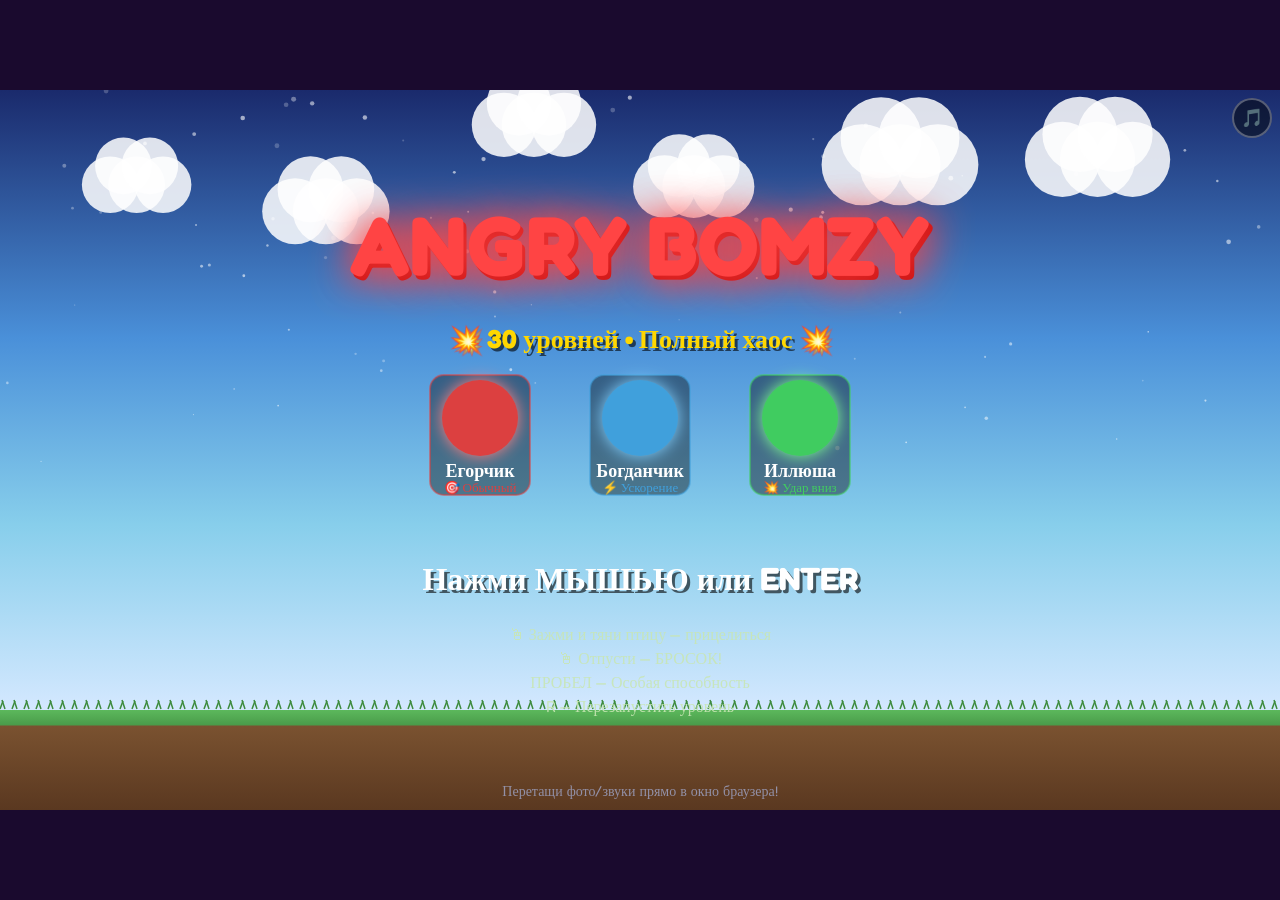
==== index.html @ b2e6d101 "Add files via upload" ====
<!DOCTYPE html>
<html lang="ru">
<head>
<meta charset="UTF-8">
<meta name="viewport" content="width=device-width, initial-scale=1.0">
<title>ANGRY BOMZY 💥</title>
<link href="https://fonts.googleapis.com/css2?family=Fredoka+One&family=Nunito:wght@700;900&display=swap" rel="stylesheet">
<style>
*{margin:0;padding:0;box-sizing:border-box}
body{background:#1a0a2e;display:flex;flex-direction:column;align-items:center;justify-content:center;min-height:100vh;font-family:'Fredoka One',cursive;overflow:hidden}
#wrap{position:relative;width:1280px;height:720px;max-width:100vw;max-height:100vh}
canvas{display:block;width:100%;height:100%;cursor:crosshair}
#ui{position:absolute;top:0;left:0;width:100%;height:100%;pointer-events:none}
#musicBtn{position:absolute;top:8px;right:8px;pointer-events:all;background:rgba(0,0,0,0.5);border:2px solid rgba(255,255,255,0.3);border-radius:50%;width:40px;height:40px;font-size:18px;cursor:pointer;color:white;display:flex;align-items:center;justify-content:center;transition:all 0.2s}
#musicBtn:hover{background:rgba(255,255,255,0.2)}
#musicInput{display:none}
.hidden{display:none!important}
</style>
</head>
<body>
<div id="wrap">
<canvas id="c"></canvas>
<div id="ui">
  <button id="musicBtn" title="Загрузить музыку">🎵</button>
  <input type="file" id="musicInput" accept="audio/*">
</div>
</div>

<script>
const canvas = document.getElementById('c');
const ctx = canvas.getContext('2d');
const W = 1280, H = 720;
canvas.width = W; canvas.height = H;

// === AUDIO ===
let bgMusic = null, musicMuted = false;
let audioCtx = null;
const birdSounds = [null, null, null];

document.getElementById('musicBtn').onclick = () => document.getElementById('musicInput').click();
document.getElementById('musicInput').onchange = e => {
  const f = e.target.files[0];
  if (!f) return;
  if (bgMusic) { bgMusic.pause(); bgMusic = null; }
  bgMusic = new Audio(URL.createObjectURL(f));
  bgMusic.loop = true; bgMusic.volume = 0.45;
  bgMusic.play();
};

// Load friend photos & sounds from same folder (user can drag-drop)
const friendPhotos = [null, null, null];
const friendCanvases = [null, null, null];

// Drag-drop photo/sound loading
document.body.addEventListener('dragover', e => e.preventDefault());
document.body.addEventListener('drop', e => {
  e.preventDefault();
  [...e.dataTransfer.files].forEach(f => {
    const n = f.name.toLowerCase();
    if (f.type.startsWith('image/')) {
      const idx = n.includes('friend1') || n.includes('egor') ? 0
                : n.includes('friend2') || n.includes('bogdan') ? 1
                : n.includes('friend3') || n.includes('illyu') ? 2 : -1;
      if (idx >= 0) loadFriendPhoto(idx, f);
    }
    if (f.type.startsWith('audio/')) {
      const idx = n.includes('sound1') || n.includes('egor') ? 0
                : n.includes('sound2') || n.includes('bogdan') ? 1
                : n.includes('sound3') || n.includes('illyu') ? 2
                : n.includes('music') ? 99 : -1;
      if (idx === 99) {
        if (bgMusic) bgMusic.pause();
        bgMusic = new Audio(URL.createObjectURL(f));
        bgMusic.loop = true; bgMusic.volume = 0.45; bgMusic.play();
      } else if (idx >= 0) {
        birdSounds[idx] = new Audio(URL.createObjectURL(f));
        birdSounds[idx].volume = 0.8;
      }
    }
  });
});

function loadFriendPhoto(idx, file) {
  const url = URL.createObjectURL(file);
  const img = new Image();
  img.onload = () => {
    const c = document.createElement('canvas');
    c.width = 56; c.height = 56;
    const x = c.getContext('2d');
    x.beginPath();
    x.arc(28, 28, 28, 0, Math.PI * 2);
    x.clip();
    const s = Math.min(img.width, img.height);
    const ox = (img.width - s) / 2, oy = (img.height - s) / 2;
    x.drawImage(img, ox, oy, s, s, 0, 0, 56, 56);
    friendCanvases[idx] = c;
  };
  img.src = url;
}

// === CONSTANTS ===
const GROUND_Y = H - 100;
const FRIENDS = [
  { name: 'Егорчик',   color: '#DC4040', glowColor: '#ff8080', ability: 'normal' },
  { name: 'Богданчик', color: '#40A0DC', glowColor: '#80d0ff', ability: 'speed'  },
  { name: 'Иллюша',    color: '#40CC60', glowColor: '#80ff90', ability: 'heavy'  },
];

// === PARTICLES ===
const particles = [];
function explode(x, y, color, n = 30) {
  for (let i = 0; i < n; i++) {
    const a = Math.random() * Math.PI * 2;
    const spd = 2 + Math.random() * 12;
    particles.push({
      x, y,
      vx: Math.cos(a) * spd,
      vy: Math.sin(a) * spd - Math.random() * 6,
      life: 20 + Math.random() * 40,
      maxLife: 0,
      color,
      size: 3 + Math.random() * 7
    });
    particles[particles.length-1].maxLife = particles[particles.length-1].life;
  }
}
function updateParticles() {
  for (let i = particles.length - 1; i >= 0; i--) {
    const p = particles[i];
    p.x += p.vx; p.y += p.vy; p.vy += 0.35; p.life--;
    if (p.life <= 0) particles.splice(i, 1);
  }
}
function drawParticles() {
  particles.forEach(p => {
    const a = p.life / p.maxLife;
    const r = p.size * a;
    ctx.globalAlpha = a * 0.9;
    ctx.fillStyle = p.color;
    ctx.beginPath();
    ctx.arc(p.x, p.y, r, 0, Math.PI * 2);
    ctx.fill();
  });
  ctx.globalAlpha = 1;
}

// === STAR BACKGROUND ===
const stars = Array.from({length: 80}, () => ({
  x: Math.random() * W, y: Math.random() * (GROUND_Y * 0.6),
  r: 0.5 + Math.random() * 2,
  twinkle: Math.random() * Math.PI * 2
}));
const clouds = Array.from({length: 6}, (_, i) => ({
  x: 80 + i * 200 + Math.random() * 50,
  y: 30 + Math.random() * 120,
  r: 35 + Math.random() * 25,
  speed: 0.1 + Math.random() * 0.15
}));

// === DRAW BACKGROUND ===
let bgGrad = null;
function drawBackground() {
  if (!bgGrad) {
    bgGrad = ctx.createLinearGradient(0, 0, 0, GROUND_Y);
    bgGrad.addColorStop(0, '#1a2a6c');
    bgGrad.addColorStop(0.4, '#4a90d9');
    bgGrad.addColorStop(0.7, '#87ceeb');
    bgGrad.addColorStop(1, '#d4e8ff');
  }
  ctx.fillStyle = bgGrad;
  ctx.fillRect(0, 0, W, GROUND_Y);

  // Stars
  const t = Date.now() / 1000;
  stars.forEach(s => {
    const a = 0.3 + 0.7 * Math.abs(Math.sin(s.twinkle + t * 1.2));
    ctx.globalAlpha = a * 0.6;
    ctx.fillStyle = '#ffffff';
    ctx.beginPath(); ctx.arc(s.x, s.y, s.r, 0, Math.PI * 2); ctx.fill();
  });
  ctx.globalAlpha = 1;

  // Clouds
  clouds.forEach(c => {
    c.x += c.speed; if (c.x > W + 200) c.x = -200;
    ctx.globalAlpha = 0.85;
    ctx.fillStyle = '#ffffff';
    [[-0.5,0],[0,0],[0.5,0],[-0.25,-0.5],[0.25,-0.5]].forEach(([dx,dy]) => {
      ctx.beginPath();
      ctx.arc(c.x + dx * c.r * 1.4, c.y + dy * c.r, c.r * 0.75, 0, Math.PI * 2);
      ctx.fill();
    });
    ctx.globalAlpha = 1;
  });

  // Ground
  const groundGrad = ctx.createLinearGradient(0, GROUND_Y, 0, H);
  groundGrad.addColorStop(0, '#5cb85c');
  groundGrad.addColorStop(0.15, '#4a9c4a');
  groundGrad.addColorStop(0.16, '#7a5230');
  groundGrad.addColorStop(1, '#5a3820');
  ctx.fillStyle = groundGrad;
  ctx.fillRect(0, GROUND_Y, W, H - GROUND_Y);

  // Grass blades
  ctx.strokeStyle = '#3d8b3d';
  ctx.lineWidth = 1.5;
  for (let gx = 0; gx < W; gx += 12) {
    const gy = GROUND_Y - 1;
    ctx.beginPath(); ctx.moveTo(gx, gy); ctx.lineTo(gx + 3, gy - 8); ctx.stroke();
    ctx.beginPath(); ctx.moveTo(gx + 5, gy); ctx.lineTo(gx + 2, gy - 9); ctx.stroke();
  }
}

// === SLINGSHOT ===
function drawSlingshot(x, y, bird, dragging, dragPos) {
  const forkL = [x - 18, y - 60];
  const forkR = [x + 18, y - 60];
  const base  = [x, y + 30];

  // Shadow
  ctx.save();
  ctx.globalAlpha = 0.2;
  ctx.fillStyle = '#000';
  ctx.beginPath();
  ctx.ellipse(x, y + 32, 20, 6, 0, 0, Math.PI * 2);
  ctx.fill();
  ctx.restore();

  // Main stick
  ctx.strokeStyle = '#5a2d0c'; ctx.lineWidth = 14; ctx.lineCap = 'round';
  ctx.beginPath(); ctx.moveTo(...base); ctx.lineTo(x, y - 20); ctx.stroke();
  ctx.strokeStyle = '#8B4513';
  ctx.lineWidth = 10;
  ctx.beginPath(); ctx.moveTo(...base); ctx.lineTo(x, y - 20); ctx.stroke();

  // Forks
  ctx.strokeStyle = '#5a2d0c'; ctx.lineWidth = 12;
  ctx.beginPath(); ctx.moveTo(x, y - 20); ctx.lineTo(...forkL); ctx.stroke();
  ctx.beginPath(); ctx.moveTo(x, y - 20); ctx.lineTo(...forkR); ctx.stroke();
  ctx.strokeStyle = '#8B4513'; ctx.lineWidth = 8;
  ctx.beginPath(); ctx.moveTo(x, y - 20); ctx.lineTo(...forkL); ctx.stroke();
  ctx.beginPath(); ctx.moveTo(x, y - 20); ctx.lineTo(...forkR); ctx.stroke();

  // Rubber bands
  let bx = x, by = y - 65;
  if (dragging && dragPos) { bx = dragPos[0]; by = dragPos[1]; }
  else if (bird && !bird.launched) { bx = bird.x; by = bird.y; }

  if (dragging || (bird && !bird.launched)) {
    ctx.strokeStyle = '#4a2000'; ctx.lineWidth = 4;
    ctx.beginPath(); ctx.moveTo(...forkL); ctx.lineTo(bx, by); ctx.stroke();
    ctx.beginPath(); ctx.moveTo(...forkR); ctx.lineTo(bx, by); ctx.stroke();
    ctx.strokeStyle = '#7a4010'; ctx.lineWidth = 2;
    ctx.beginPath(); ctx.moveTo(...forkL); ctx.lineTo(bx, by); ctx.stroke();
    ctx.beginPath(); ctx.moveTo(...forkR); ctx.lineTo(bx, by); ctx.stroke();
  }

  // Fork tips
  [forkL, forkR].forEach(([fx, fy]) => {
    ctx.fillStyle = '#4a2000';
    ctx.beginPath(); ctx.arc(fx, fy, 8, 0, Math.PI * 2); ctx.fill();
    ctx.fillStyle = '#8B4513';
    ctx.beginPath(); ctx.arc(fx, fy, 5, 0, Math.PI * 2); ctx.fill();
  });
}

// === BIRD ===
class Bird {
  constructor(x, y, fi) {
    this.x = x; this.y = y;
    this.r = 28; this.fi = fi;
    this.vx = 0; this.vy = 0;
    this.launched = false;
    this.alive = true;
    this.trail = [];
    this.abilityUsed = false;
    this.landed = false;
    this.landTimer = 0;
    this.angle = 0;
    this.squish = 1;
  }
  get ability() { return FRIENDS[this.fi].ability; }
  get color() { return FRIENDS[this.fi].color; }
  get glowColor() { return FRIENDS[this.fi].glowColor; }

  launch(vx, vy) {
    this.vx = vx; this.vy = vy; this.launched = true;
    if (birdSounds[this.fi]) { birdSounds[this.fi].currentTime = 0; birdSounds[this.fi].play(); }
  }

  useAbility() {
    if (this.abilityUsed || !this.launched) return;
    this.abilityUsed = true;
    if (this.ability === 'speed') {
      const m = Math.hypot(this.vx, this.vy);
      if (m > 0) { this.vx = this.vx / m * m * 1.9; this.vy = this.vy / m * m * 0.25; }
      explode(this.x, this.y, '#FFD700', 25);
    } else if (this.ability === 'heavy') {
      this.vy = Math.max(this.vy, 10); this.vx *= 0.4;
      explode(this.x, this.y, '#9955FF', 25);
    }
  }

  update() {
    if (!this.launched) return;
    this.trail.push({x: this.x, y: this.y});
    if (this.trail.length > 35) this.trail.shift();
    this.x += this.vx; this.y += this.vy; this.vy += 0.38;
    this.angle = Math.atan2(this.vy, this.vx);
    this.squish = 1 + 0.1 * Math.sin(Date.now() / 80);
    if (this.y >= GROUND_Y - this.r) {
      this.y = GROUND_Y - this.r; this.vy *= -0.28; this.vx *= 0.8;
      if (!this.landed) { this.landed = true; explode(this.x, this.y, this.color, 22); }
      this.landTimer++;
      if (this.landTimer > 65) this.alive = false;
    }
    if (this.x > W + 120 || this.x < -120) this.alive = false;
  }

  draw() {
    // Trail
    this.trail.forEach((p, i) => {
      const a = i / this.trail.length;
      const r = this.r * 0.4 * a;
      ctx.globalAlpha = a * 0.5;
      ctx.fillStyle = this.color;
      ctx.beginPath(); ctx.arc(p.x, p.y, r, 0, Math.PI * 2); ctx.fill();
    });
    ctx.globalAlpha = 1;

    const ix = Math.round(this.x), iy = Math.round(this.y);

    // Glow
    ctx.save();
    ctx.shadowBlur = 20; ctx.shadowColor = this.glowColor;
    ctx.beginPath(); ctx.arc(ix, iy, this.r, 0, Math.PI * 2);
    ctx.fillStyle = this.color; ctx.fill();
    ctx.restore();

    // Photo or fallback
    const fc = friendCanvases[this.fi];
    if (fc) {
      ctx.save();
      ctx.translate(ix, iy);
      ctx.rotate(this.launched ? this.angle * 0.3 : 0);
      ctx.drawImage(fc, -this.r, -this.r, this.r * 2, this.r * 2);
      ctx.restore();
    } else {
      // Cartoon face
      ctx.save();
      ctx.translate(ix, iy);
      ctx.scale(this.squish, 2 - this.squish);
      ctx.beginPath(); ctx.arc(0, 0, this.r, 0, Math.PI * 2);
      ctx.fillStyle = this.color; ctx.fill();
      ctx.strokeStyle = 'rgba(0,0,0,0.4)'; ctx.lineWidth = 2; ctx.stroke();

      // Eyes
      [[-9, -6],[9, -6]].forEach(([ex, ey]) => {
        ctx.beginPath(); ctx.arc(ex, ey, 7, 0, Math.PI * 2);
        ctx.fillStyle = '#fff'; ctx.fill();
        ctx.beginPath(); ctx.arc(ex + 1, ey + 1, 4, 0, Math.PI * 2);
        ctx.fillStyle = '#222'; ctx.fill();
        ctx.beginPath(); ctx.arc(ex + 2, ey, 1.5, 0, Math.PI * 2);
        ctx.fillStyle = '#fff'; ctx.fill();
      });

      // Eyebrows (angry)
      ctx.strokeStyle = '#222'; ctx.lineWidth = 2.5; ctx.lineCap = 'round';
      ctx.beginPath(); ctx.moveTo(-16, -14); ctx.lineTo(-6, -11); ctx.stroke();
      ctx.beginPath(); ctx.moveTo(16, -14); ctx.lineTo(6, -11); ctx.stroke();

      // Name
      ctx.fillStyle = '#fff'; ctx.font = 'bold 9px Fredoka One,cursive';
      ctx.textAlign = 'center';
      const nm = FRIENDS[this.fi].name;
      ctx.fillText(nm, 0, this.r + 13);
      ctx.restore();
    }

    // Ability dot
    if (!this.abilityUsed && this.launched) {
      const dotCol = this.ability === 'speed' ? '#FFD700' : this.ability === 'heavy' ? '#CC44FF' : '#ffffff';
      ctx.fillStyle = dotCol;
      ctx.beginPath(); ctx.arc(ix + this.r - 5, iy - this.r + 5, 7, 0, Math.PI * 2); ctx.fill();
      ctx.strokeStyle = '#000'; ctx.lineWidth = 1.5;
      ctx.beginPath(); ctx.arc(ix + this.r - 5, iy - this.r + 5, 7, 0, Math.PI * 2); ctx.stroke();
    }
  }
}

// === BLOCK ===
class Block {
  constructor(x, y, w, h, mat = 'wood') {
    this.x = x; this.y = y; this.w = w; this.h = h; this.mat = mat;
    const mats = { wood: { hp: 3, col: '#b97840', dark: '#7a4f1a' },
                   stone: { hp: 6, col: '#909098', dark: '#555560' },
                   ice:   { hp: 2, col: '#a0d0ff', dark: '#6090cc' } };
    const m = mats[mat] || mats.wood;
    this.hp = m.hp; this.maxHp = m.hp; this.col = m.col; this.darkCol = m.dark;
  }
  get rect() { return {x: this.x, y: this.y, w: this.w, h: this.h}; }

  hit(dmg) {
    this.hp -= dmg;
    explode(this.x + this.w/2, this.y + this.h/2, this.hp > 0 ? this.col : '#ff8800', 14);
    return this.hp <= 0;
  }

  draw() {
    const ratio = this.hp / this.maxHp;
    const t = ctx;
    const cx = this.x + this.w/2, cy = this.y + this.h/2;

    // Shadow
    t.save(); t.globalAlpha = 0.15;
    t.fillStyle = '#000';
    t.fillRect(this.x + 3, this.y + 3, this.w, this.h);
    t.restore();

    // Body
    const r = (1 - ratio) * 0.4;
    const col = lerpColor(this.col, '#333', r);
    t.fillStyle = col;
    t.beginPath();
    t.roundRect(this.x, this.y, this.w, this.h, 5);
    t.fill();

    // Highlight
    const hiGrad = t.createLinearGradient(this.x, this.y, this.x, this.y + this.h);
    hiGrad.addColorStop(0, 'rgba(255,255,255,0.35)');
    hiGrad.addColorStop(0.5, 'rgba(255,255,255,0)');
    t.fillStyle = hiGrad;
    t.beginPath(); t.roundRect(this.x, this.y, this.w, this.h/2, 5); t.fill();

    // Border
    t.strokeStyle = this.darkCol; t.lineWidth = 2;
    t.beginPath(); t.roundRect(this.x, this.y, this.w, this.h, 5); t.stroke();

    // Cracks
    if (ratio < 0.65) {
      t.strokeStyle = 'rgba(0,0,0,0.6)'; t.lineWidth = 1.5;
      t.beginPath(); t.moveTo(cx - 6, cy - 8); t.lineTo(cx + 4, cy + 10); t.stroke();
    }
    if (ratio < 0.35) {
      t.beginPath(); t.moveTo(cx + 7, cy - 9); t.lineTo(cx - 5, cy + 7); t.stroke();
      t.beginPath(); t.moveTo(cx - 10, cy); t.lineTo(cx + 10, cy - 3); t.stroke();
    }
  }
}

function lerpColor(a, b, t) {
  const ah = parseInt(a.slice(1), 16), bh = parseInt(b.slice(1), 16);
  const ar = (ah >> 16) & 0xff, ag = (ah >> 8) & 0xff, ab = ah & 0xff;
  const br = (bh >> 16) & 0xff, bg = (bh >> 8) & 0xff, bb = bh & 0xff;
  return `rgb(${~~(ar + (br-ar)*t)},${~~(ag + (bg-ag)*t)},${~~(ab + (bb-ab)*t)})`;
}

// === PIG ===
class Pig {
  constructor(x, y) {
    this.x = x; this.y = y; this.r = 22;
    this.hp = 3; this.maxHp = 3; this.alive = true; this.wobble = 0;
    this.hatAngle = (Math.random() - 0.5) * 0.3;
  }

  hit(dmg) {
    this.hp -= dmg; this.wobble = 20;
    if (this.hp <= 0) { this.alive = false; explode(this.x, this.y, '#64C832', 40); }
    return !this.alive;
  }

  draw() {
    const t = ctx;
    const {x, y, r} = this;
    const wo = this.wobble > 0 ? Math.sin(this.wobble * 0.5) * 3 : 0;
    const cy = y + wo;
    const ratio = this.hp / this.maxHp;

    // Shadow
    t.save(); t.globalAlpha = 0.2;
    t.fillStyle = '#000';
    t.beginPath(); t.ellipse(x, y + r + 3, r * 1.1, r * 0.3, 0, 0, Math.PI * 2); t.fill();
    t.restore();

    // Body glow
    t.save(); t.shadowBlur = 12; t.shadowColor = '#00cc44';
    t.beginPath(); t.arc(x, cy, r, 0, Math.PI * 2);
    t.fillStyle = '#64C832'; t.fill();
    t.restore();

    // Body border
    t.strokeStyle = '#3a9a1a'; t.lineWidth = 3;
    t.beginPath(); t.arc(x, cy, r, 0, Math.PI * 2); t.stroke();

    // Belly
    t.fillStyle = '#80e050';
    t.beginPath(); t.ellipse(x + 2, cy + 4, r * 0.6, r * 0.45, 0, 0, Math.PI * 2); t.fill();

    // Snout
    t.fillStyle = '#3a9a1a';
    t.beginPath(); t.ellipse(x, cy + r * 0.5 - 2, 9, 7, 0, 0, Math.PI * 2); t.fill();
    t.fillStyle = '#1a5a0a';
    [[-4, 0],[4, 0]].forEach(([nx, ny]) => {
      t.beginPath(); t.arc(x + nx, cy + r * 0.5 - 2 + ny, 2.5, 0, Math.PI * 2); t.fill();
    });

    // Eyes
    const eyeY = cy - r * 0.3;
    t.fillStyle = '#fff';
    t.beginPath(); t.arc(x - 8, eyeY, 7, 0, Math.PI * 2); t.fill();
    t.beginPath(); t.arc(x + 8, eyeY, 7, 0, Math.PI * 2); t.fill();

    if (ratio > 0.6) {
      t.fillStyle = '#222';
      t.beginPath(); t.arc(x - 7, eyeY, 4, 0, Math.PI * 2); t.fill();
      t.beginPath(); t.arc(x + 9, eyeY, 4, 0, Math.PI * 2); t.fill();
      // Shine
      t.fillStyle = '#fff';
      t.beginPath(); t.arc(x - 6, eyeY - 1, 1.5, 0, Math.PI * 2); t.fill();
      t.beginPath(); t.arc(x + 10, eyeY - 1, 1.5, 0, Math.PI * 2); t.fill();
      // Smile
      t.strokeStyle = '#1a5a0a'; t.lineWidth = 2;
      t.beginPath(); t.arc(x, cy + r * 0.65, 6, 0.2, Math.PI - 0.2); t.stroke();
    } else if (ratio > 0.3) {
      // Scared
      t.fillStyle = '#222';
      t.beginPath(); t.arc(x - 6, eyeY + 2, 5, 0, Math.PI * 2); t.fill();
      t.beginPath(); t.arc(x + 10, eyeY + 2, 5, 0, Math.PI * 2); t.fill();
      // Sweat
      t.fillStyle = '#a0d0ff';
      t.beginPath(); t.arc(x + 18, cy - 5, 4, 0, Math.PI * 2); t.fill();
    } else {
      // X eyes
      t.strokeStyle = '#cc0000'; t.lineWidth = 3; t.lineCap = 'round';
      [[-8, eyeY],[8, eyeY]].forEach(([ex, ey]) => {
        t.beginPath(); t.moveTo(ex - 5, ey - 5); t.lineTo(ex + 5, ey + 5); t.stroke();
        t.beginPath(); t.moveTo(ex + 5, ey - 5); t.lineTo(ex - 5, ey + 5); t.stroke();
      });
    }

    // Ears
    t.fillStyle = '#4ab820'; t.strokeStyle = '#2a8010'; t.lineWidth = 2;
    [[-r + 4, -r + 2],[r - 4, -r + 2]].forEach(([ex, ey]) => {
      t.beginPath();
      t.arc(x + ex, cy + ey, 8, 0, Math.PI * 2);
      t.fill(); t.stroke();
    });

    // HP bar
    const bw = r * 2.2, bh = 6;
    const bx = x - r * 1.1, by = y - r - 14;
    t.fillStyle = 'rgba(0,0,0,0.5)';
    t.beginPath(); t.roundRect(bx - 1, by - 1, bw + 2, bh + 2, 3); t.fill();
    t.fillStyle = '#cc2200';
    t.beginPath(); t.roundRect(bx, by, bw, bh, 2); t.fill();
    t.fillStyle = ratio > 0.5 ? '#22cc44' : ratio > 0.25 ? '#ffaa00' : '#ff3300';
    t.beginPath(); t.roundRect(bx, by, bw * ratio, bh, 2); t.fill();

    if (this.wobble > 0) this.wobble--;
  }
}

// === LEVEL GENERATOR ===
function seededRand(seed) {
  let s = seed;
  return () => { s = (s * 1664525 + 1013904223) & 0xffffffff; return (s >>> 0) / 0xffffffff; };
}

function makeLevel(lvl) {
  const rng = seededRand(lvl * 137 + 42);
  const pigs = [], blocks = [];
  const nPigs = Math.min(2 + Math.floor(lvl / 3), 8);
  const nTowers = Math.max(1, Math.min(nPigs, 4));

  const mats = ['wood', 'ice', 'stone'];
  const wW = [Math.max(0, 1 - lvl * 0.03), 0.3, Math.min(0.7, lvl * 0.03)];
  function pickMat() {
    const total = wW.reduce((a, b) => a + b, 0);
    let r = rng() * total;
    for (let i = 0; i < 3; i++) { r -= wW[i]; if (r <= 0) return mats[i]; }
    return 'wood';
  }

  let placed = 0;
  for (let t = 0; t < nTowers; t++) {
    const bx = 700 + t * 165 + Math.floor(rng() * 40) - 20;
    const hBlocks = 1 + Math.floor(rng() * (2 + Math.floor(lvl / 5)));
    for (let row = 0; row < hBlocks; row++) {
      const mat = pickMat();
      const bw = [40, 60, 80][Math.floor(rng() * 3)];
      const bh = 30;
      blocks.push(new Block(bx - bw/2, GROUND_Y - bh * (row + 1), bw, bh, mat));
      if (row === hBlocks - 1 && placed < nPigs) {
        pigs.push(new Pig(bx, GROUND_Y - bh * hBlocks - 25));
        placed++;
        if (rng() < 0.4) {
          blocks.push(new Block(bx + 40, GROUND_Y - 30, 40, 30, pickMat()));
        }
      }
    }
    if (placed < nPigs && rng() < 0.5) {
      pigs.push(new Pig(bx + Math.floor(rng() * 60) - 30, GROUND_Y - 25));
      placed++;
    }
  }
  while (placed < nPigs) {
    pigs.push(new Pig(650 + Math.floor(rng() * 450), GROUND_Y - 25));
    placed++;
  }
  return { pigs, blocks };
}

function birdsForLevel(lvl) {
  const total = Math.max(3, Math.min(3 + Math.floor(lvl / 5), 9));
  return Array.from({length: total}, (_, i) => i % 3);
}

// === UI DRAW ===
function drawUI(lvl, score, queue, idx, pigsLeft) {
  // Top bar
  const barH = 60;
  ctx.fillStyle = 'rgba(0,0,0,0.55)';
  ctx.fillRect(0, 0, W, barH);
  ctx.fillStyle = 'rgba(255,255,255,0.06)';
  ctx.fillRect(0, barH - 2, W, 2);

  ctx.fillStyle = '#FFD700';
  ctx.font = 'bold 28px Fredoka One,cursive';
  ctx.textAlign = 'left'; ctx.textBaseline = 'middle';
  ctx.fillText(`Уровень ${lvl}`, 20, 30);

  ctx.fillStyle = '#ffffff';
  ctx.textAlign = 'center';
  ctx.fillText(`Счёт: ${score}`, W/2, 30);

  ctx.textAlign = 'right';
  ctx.fillStyle = '#80ff80';
  ctx.fillText(`🐷 осталось: ${pigsLeft}`, W - 15, 30);

  // Bird queue
  const qx = 15, qy = H - 90;
  const qw = Math.min(queue.length, 9) * 52 + 20;
  ctx.fillStyle = 'rgba(0,0,0,0.6)';
  ctx.beginPath(); ctx.roundRect(qx, qy, qw, 72, 12); ctx.fill();
  ctx.strokeStyle = 'rgba(255,255,255,0.15)'; ctx.lineWidth = 1;
  ctx.beginPath(); ctx.roundRect(qx, qy, qw, 72, 12); ctx.stroke();

  queue.forEach((fi, i) => {
    const bx = qx + 12 + i * 52;
    const by = qy + 8;
    if (i < idx) {
      ctx.globalAlpha = 0.3;
      ctx.fillStyle = '#666';
      ctx.beginPath(); ctx.arc(bx + 22, by + 22, 22, 0, Math.PI * 2); ctx.fill();
      ctx.globalAlpha = 1;
    } else {
      const fc = friendCanvases[fi];
      if (fc) {
        ctx.save();
        ctx.beginPath(); ctx.arc(bx + 22, by + 22, 22, 0, Math.PI * 2); ctx.clip();
        ctx.drawImage(fc, bx, by, 44, 44);
        ctx.restore();
      } else {
        ctx.fillStyle = FRIENDS[fi].color;
        ctx.beginPath(); ctx.arc(bx + 22, by + 22, 22, 0, Math.PI * 2); ctx.fill();
      }
      if (i === idx) {
        ctx.strokeStyle = '#FFD700'; ctx.lineWidth = 3;
        ctx.beginPath(); ctx.arc(bx + 22, by + 22, 24, 0, Math.PI * 2); ctx.stroke();
        // Pulse
        const pulse = 0.5 + 0.5 * Math.sin(Date.now() / 200);
        ctx.globalAlpha = pulse * 0.4;
        ctx.strokeStyle = '#FFD700'; ctx.lineWidth = 6;
        ctx.beginPath(); ctx.arc(bx + 22, by + 22, 28, 0, Math.PI * 2); ctx.stroke();
        ctx.globalAlpha = 1;
      }
    }
  });

  // Ability hint
  if (idx < queue.length) {
    const ab = FRIENDS[queue[idx]].ability;
    const hint = ab === 'speed' ? 'ПРОБЕЛ = УСКОРЕНИЕ! ⚡' : ab === 'heavy' ? 'ПРОБЕЛ = УДАР ВНИЗ! 💥' : '';
    if (hint) {
      ctx.fillStyle = '#FFD700';
      ctx.font = 'bold 18px Fredoka One,cursive';
      ctx.textAlign = 'center'; ctx.textBaseline = 'bottom';
      ctx.fillText(hint, W/2, H - 8);
    }
  }

  // Controls hint (small)
  ctx.fillStyle = 'rgba(255,255,255,0.45)';
  ctx.font = '14px Fredoka One,cursive';
  ctx.textAlign = 'right'; ctx.textBaseline = 'bottom';
  ctx.fillText('R — рестарт  •  ESC — меню', W - 12, H - 8);
}

// === TRAJECTORY PREVIEW ===
function drawTrajectory(birdX, birdY, slX, slY) {
  const ddx = slX - birdX, ddy = (slY - 65) - birdY;
  let pvx = ddx * 0.45, pvy = ddy * 0.45;
  let px = birdX, py = birdY;
  for (let i = 0; i < 32; i++) {
    px += pvx; py += pvy; pvy += 0.38;
    if (py > GROUND_Y) break;
    const a = i / 32;
    ctx.globalAlpha = a * 0.7;
    ctx.fillStyle = '#fffacc';
    ctx.beginPath(); ctx.arc(px, py, 4 - a * 2, 0, Math.PI * 2); ctx.fill();
  }
  ctx.globalAlpha = 1;
}

// === SCREENS ===
function drawTextShadow(text, font, color, x, y, align = 'center') {
  ctx.font = font; ctx.textAlign = align; ctx.textBaseline = 'middle';
  ctx.fillStyle = 'rgba(0,0,0,0.6)';
  ctx.fillText(text, x + 3, y + 3);
  ctx.fillStyle = color;
  ctx.fillText(text, x, y);
}

// === GAME STATE MACHINE ===
let state = 'title';
let titleAngle = 0;
let levelNum = 1, totalScore = 0;
let levelData = null;
let birdQueue = [], birdIdx = 0;
let currentBird = null, launchedBird = null;
let dragging = false, dragPos = null;
const SLING_X = 200, SLING_Y = GROUND_Y - 30;
let waitTimer = 0;
let levelScore = 0;
let resultState = null; // 'win' | 'lose'
let resultTimer = 0;
let shake = 0;

function startLevel(lvl) {
  levelData = makeLevel(lvl);
  birdQueue = birdsForLevel(lvl);
  birdIdx = 0;
  currentBird = new Bird(SLING_X, SLING_Y - 65, birdQueue[0]);
  launchedBird = null; dragging = false; dragPos = null;
  waitTimer = 0; levelScore = 0; resultState = null;
  state = 'game';
}

// === INPUT ===
let mouseX = 0, mouseY = 0;
canvas.addEventListener('mousemove', e => {
  const rect = canvas.getBoundingClientRect();
  const scaleX = W / rect.width, scaleY = H / rect.height;
  mouseX = (e.clientX - rect.left) * scaleX;
  mouseY = (e.clientY - rect.top) * scaleY;

  if (dragging && currentBird) {
    let dx = mouseX - SLING_X, dy = mouseY - (SLING_Y - 65);
    const dist = Math.hypot(dx, dy);
    const maxPull = 120;
    if (dist > maxPull) { dx *= maxPull / dist; dy *= maxPull / dist; }
    dragPos = [SLING_X + dx, SLING_Y - 65 + dy];
    currentBird.x = dragPos[0]; currentBird.y = dragPos[1];
  }
});

canvas.addEventListener('mousedown', e => {
  if (state === 'title' || state === 'win' || state === 'lose' || state === 'final') {
    handleScreenClick(); return;
  }
  if (state === 'game' && e.button === 0 && currentBird && !launchedBird) {
    const rect = canvas.getBoundingClientRect();
    const scaleX = W / rect.width, scaleY = H / rect.height;
    const mx = (e.clientX - rect.left) * scaleX;
    const my = (e.clientY - rect.top) * scaleY;
    if (Math.hypot(mx - currentBird.x, my - currentBird.y) < 55) {
      dragging = true; dragPos = [currentBird.x, currentBird.y];
    }
  }
});

canvas.addEventListener('mouseup', e => {
  if (dragging && currentBird && e.button === 0) {
    dragging = false;
    const ddx = SLING_X - currentBird.x, ddy = (SLING_Y - 65) - currentBird.y;
    currentBird.launch(ddx * 0.45, ddy * 0.45);
    launchedBird = currentBird; currentBird = null; dragPos = null;
  }
});

document.addEventListener('keydown', e => {
  if (state === 'title' || state === 'win' || state === 'lose' || state === 'final') {
    if (e.key === 'Enter' || e.key === ' ') handleScreenClick();
    return;
  }
  if (state === 'game') {
    if (e.key === ' ' && launchedBird) { e.preventDefault(); launchedBird.useAbility(); }
    if (e.key === 'r' || e.key === 'R') startLevel(levelNum);
    if (e.key === 'Escape') { state = 'title'; }
  }
});

function handleScreenClick() {
  if (state === 'title') { startLevel(levelNum); }
  else if (state === 'win') {
    levelNum++; if (levelNum > 30) { state = 'final'; } else startLevel(levelNum);
  }
  else if (state === 'lose') { startLevel(levelNum); }
  else if (state === 'final') { levelNum = 1; totalScore = 0; state = 'title'; }
}

// === SCREENS DRAW ===
function drawTitle() {
  drawBackground();

  // Title glow
  ctx.save();
  ctx.shadowBlur = 40; ctx.shadowColor = '#ff4444';
  const scale = 1 + 0.05 * Math.sin(titleAngle * 0.05);
  ctx.translate(W/2, 160);
  ctx.scale(scale, scale);
  ctx.font = 'bold 80px Fredoka One,cursive';
  ctx.textAlign = 'center'; ctx.textBaseline = 'middle';
  ctx.fillStyle = '#cc1111';
  ctx.fillText('ANGRY BOMZY', 3, 3);
  ctx.fillStyle = '#ff4444';
  ctx.fillText('ANGRY BOMZY', 0, 0);
  ctx.restore();

  // Subtitle
  drawTextShadow('💥 30 уровней • Полный хаос 💥', 'bold 26px Fredoka One,cursive', '#FFD700', W/2, 250);

  // Friend previews
  FRIENDS.forEach((f, i) => {
    const ix = W/2 - 160 + i * 160, iy = 340;
    const fc = friendCanvases[i];

    // Card bg
    ctx.fillStyle = 'rgba(0,0,0,0.4)';
    ctx.beginPath(); ctx.roundRect(ix - 50, iy - 55, 100, 120, 14); ctx.fill();
    ctx.strokeStyle = f.color + '88'; ctx.lineWidth = 2;
    ctx.beginPath(); ctx.roundRect(ix - 50, iy - 55, 100, 120, 14); ctx.stroke();

    ctx.save(); ctx.shadowBlur = 16; ctx.shadowColor = f.glowColor;
    if (fc) {
      ctx.save(); ctx.beginPath(); ctx.arc(ix, iy - 12, 38, 0, Math.PI * 2); ctx.clip();
      ctx.drawImage(fc, ix - 38, iy - 50, 76, 76); ctx.restore();
    } else {
      ctx.fillStyle = f.color;
      ctx.beginPath(); ctx.arc(ix, iy - 12, 38, 0, Math.PI * 2); ctx.fill();
    }
    ctx.restore();

    ctx.fillStyle = '#fff';
    ctx.font = 'bold 18px Fredoka One,cursive';
    ctx.textAlign = 'center'; ctx.textBaseline = 'middle';
    ctx.fillText(f.name, ix, iy + 42);

    const abilityLabel = f.ability === 'speed' ? '⚡ Ускорение' : f.ability === 'heavy' ? '💥 Удар вниз' : '🎯 Обычный';
    ctx.fillStyle = f.color; ctx.font = '13px Fredoka One,cursive';
    ctx.fillText(abilityLabel, ix, iy + 58);
  });

  drawTextShadow('Нажми МЫШЬЮ или ENTER', 'bold 32px Fredoka One,cursive', '#ffffff', W/2, 490);

  // Controls
  const controls = ['🖱 Зажми и тяни птицу — прицелиться', '🖱 Отпусти — БРОСОК!', 'ПРОБЕЛ — Особая способность', 'R — Перезапустить уровень'];
  controls.forEach((c, i) => {
    ctx.fillStyle = 'rgba(200,230,180,0.9)';
    ctx.font = '16px Fredoka One,cursive';
    ctx.textAlign = 'center'; ctx.textBaseline = 'middle';
    ctx.fillText(c, W/2, 545 + i * 24);
  });

  // Drag-drop hint
  ctx.fillStyle = 'rgba(180,200,255,0.6)';
  ctx.font = '14px Fredoka One,cursive';
  ctx.textAlign = 'center';
  ctx.fillText('Перетащи фото/звуки прямо в окно браузера!', W/2, H - 18);

  titleAngle++;
}

function drawWinScreen() {
  drawBackground();
  ctx.fillStyle = 'rgba(0,0,0,0.4)'; ctx.fillRect(0, 0, W, H);

  ctx.save(); ctx.shadowBlur = 30; ctx.shadowColor = '#FFD700';
  drawTextShadow('✨ УРОВЕНЬ ПРОЙДЕН! ✨', 'bold 68px Fredoka One,cursive', '#FFD700', W/2, 200);
  ctx.restore();
  drawTextShadow(`Очки: ${totalScore}`, 'bold 40px Fredoka One,cursive', '#fff', W/2, 310);
  drawTextShadow(`Уровень ${levelNum} из 30`, '28px Fredoka One,cursive', '#ccc', W/2, 370);
  drawTextShadow('Нажми ENTER / мышь', 'bold 32px Fredoka One,cursive', '#ff9900', W/2, 450);

  // Random fireworks
  if (Math.random() < 0.3) {
    explode(100 + Math.random() * (W - 200), 100 + Math.random() * 350,
      ['#ff4444','#FFD700','#ff9900','#ff88cc','#ffffff'][Math.floor(Math.random()*5)], 8);
  }
}

function drawLoseScreen() {
  drawBackground();
  ctx.fillStyle = 'rgba(0,0,0,0.55)'; ctx.fillRect(0, 0, W, H);
  ctx.save(); ctx.shadowBlur = 20; ctx.shadowColor = '#ff2200';
  drawTextShadow('😢 ПРОВАЛ...', 'bold 72px Fredoka One,cursive', '#ff3333', W/2, 220);
  ctx.restore();
  drawTextShadow('Свиньи уцелели!', 'bold 38px Fredoka One,cursive', '#ff8844', W/2, 320);
  drawTextShadow(`Счёт: ${totalScore}`, 'bold 36px Fredoka One,cursive', '#fff', W/2, 390);
  drawTextShadow('Нажми ENTER / мышь — попробовать снова', '26px Fredoka One,cursive', '#aaa', W/2, 460);
}

function drawFinalScreen() {
  drawBackground();
  ctx.fillStyle = 'rgba(0,0,0,0.45)'; ctx.fillRect(0, 0, W, H);
  ctx.save(); ctx.shadowBlur = 40; ctx.shadowColor = '#FFD700';
  drawTextShadow('🏆 ВЫ ПОБЕДИЛИ! 🏆', 'bold 72px Fredoka One,cursive', '#FFD700', W/2, 170);
  ctx.restore();
  drawTextShadow('Все 30 уровней пройдены!', 'bold 36px Fredoka One,cursive', '#fff', W/2, 275);
  drawTextShadow(`Итоговый счёт: ${totalScore}`, 'bold 56px Fredoka One,cursive', '#ff9900', W/2, 355);
  drawTextShadow('Нажми ENTER / мышь — снова', '28px Fredoka One,cursive', '#ccc', W/2, 460);

  if (Math.random() < 0.4) {
    explode(Math.random() * W, Math.random() * 500,
      ['#ff4444','#FFD700','#ff9900','#ff88cc','#ffffff','#88ccff','#cc44ff'][Math.floor(Math.random()*7)], 5);
  }
}

// === GAME UPDATE ===
function updateGame() {
  const { pigs, blocks } = levelData;

  if (launchedBird) {
    launchedBird.update();

    // Collision pigs
    pigs.forEach(pig => {
      if (!pig.alive) return;
      const dist = Math.hypot(launchedBird.x - pig.x, launchedBird.y - pig.y);
      if (dist < launchedBird.r + pig.r) {
        const spd = Math.hypot(launchedBird.vx, launchedBird.vy);
        let dmg = Math.max(1, Math.floor(spd / 4));
        if (launchedBird.ability === 'heavy') dmg = Math.ceil(dmg * 1.6);
        const killed = pig.hit(dmg);
        if (killed) { levelScore += 500; shake = 8; }
        launchedBird.vx *= -0.4; launchedBird.vy *= -0.35;
      }
    });

    // Collision blocks
    for (let i = blocks.length - 1; i >= 0; i--) {
      const blk = blocks[i];
      const bRect = { x: launchedBird.x - launchedBird.r, y: launchedBird.y - launchedBird.r, w: launchedBird.r * 2, h: launchedBird.r * 2 };
      if (bRect.x < blk.x + blk.w && bRect.x + bRect.w > blk.x &&
          bRect.y < blk.y + blk.h && bRect.y + bRect.h > blk.y) {
        const spd = Math.hypot(launchedBird.vx, launchedBird.vy);
        let dmg = Math.max(1, Math.floor(spd / 3));
        if (launchedBird.ability === 'heavy') dmg = Math.ceil(dmg * 1.6);
        const destroyed = blk.hit(dmg);
        if (destroyed) {
          blocks.splice(i, 1); levelScore += 100;
          pigs.forEach(pig => {
            if (!pig.alive) return;
            if (Math.hypot(pig.x - (blk.x + blk.w/2), pig.y - (blk.y + blk.h/2)) < 85) {
              if (pig.hit(1) && pig.alive === false) levelScore += 500;
            }
          });
        }
        launchedBird.vx *= -0.28; launchedBird.vy *= -0.45;
      }
    }

    pigs.forEach(p => p.draw && typeof p.wobble !== 'undefined' && p.wobble > 0 && p.wobble--);

    if (!launchedBird.alive) {
      launchedBird = null; waitTimer = 90;
    }
  }

  if (waitTimer > 0) {
    waitTimer--;
    if (waitTimer === 0) {
      birdIdx++;
      if (birdIdx < birdQueue.length) {
        currentBird = new Bird(SLING_X, SLING_Y - 65, birdQueue[birdIdx]);
      }
    }
  }

  if (shake > 0) shake--;

  updateParticles();

  const alivePigs = levelData.pigs.filter(p => p.alive);
  if (alivePigs.length === 0) {
    levelScore += Math.max(0, birdQueue.length - birdIdx - 1) * 300;
    totalScore += levelScore;
    resultState = 'win';
    state = 'win';
    return;
  }
  if (!launchedBird && !currentBird && waitTimer === 0 && birdIdx >= birdQueue.length) {
    totalScore += levelScore;
    resultState = 'lose';
    state = 'lose';
  }
}

// === MAIN LOOP ===
function loop() {
  requestAnimationFrame(loop);

  if (shake > 0) {
    ctx.save();
    ctx.translate((Math.random()-0.5)*shake*2, (Math.random()-0.5)*shake*1.5);
  }

  ctx.clearRect(0, 0, W, H);

  if (state === 'title') { drawTitle(); }
  else if (state === 'win') { drawWinScreen(); updateParticles(); drawParticles(); }
  else if (state === 'lose') { drawLoseScreen(); }
  else if (state === 'final') { drawFinalScreen(); updateParticles(); drawParticles(); }
  else if (state === 'game' && levelData) {
    drawBackground();
    levelData.blocks.forEach(b => b.draw());
    levelData.pigs.forEach(p => { if (p.alive) p.draw(); });
    drawSlingshot(SLING_X, SLING_Y, currentBird, dragging, dragPos);

    if (dragging && currentBird) {
      drawTrajectory(currentBird.x, currentBird.y, SLING_X, SLING_Y);
    }
    if (currentBird) currentBird.draw();
    if (launchedBird) launchedBird.draw();
    drawParticles();
    drawUI(levelNum, totalScore + levelScore, birdQueue, birdIdx, levelData.pigs.filter(p=>p.alive).length);
    updateGame();
  }

  if (shake > 0) ctx.restore();
}

loop();
</script>
</body>
</html>
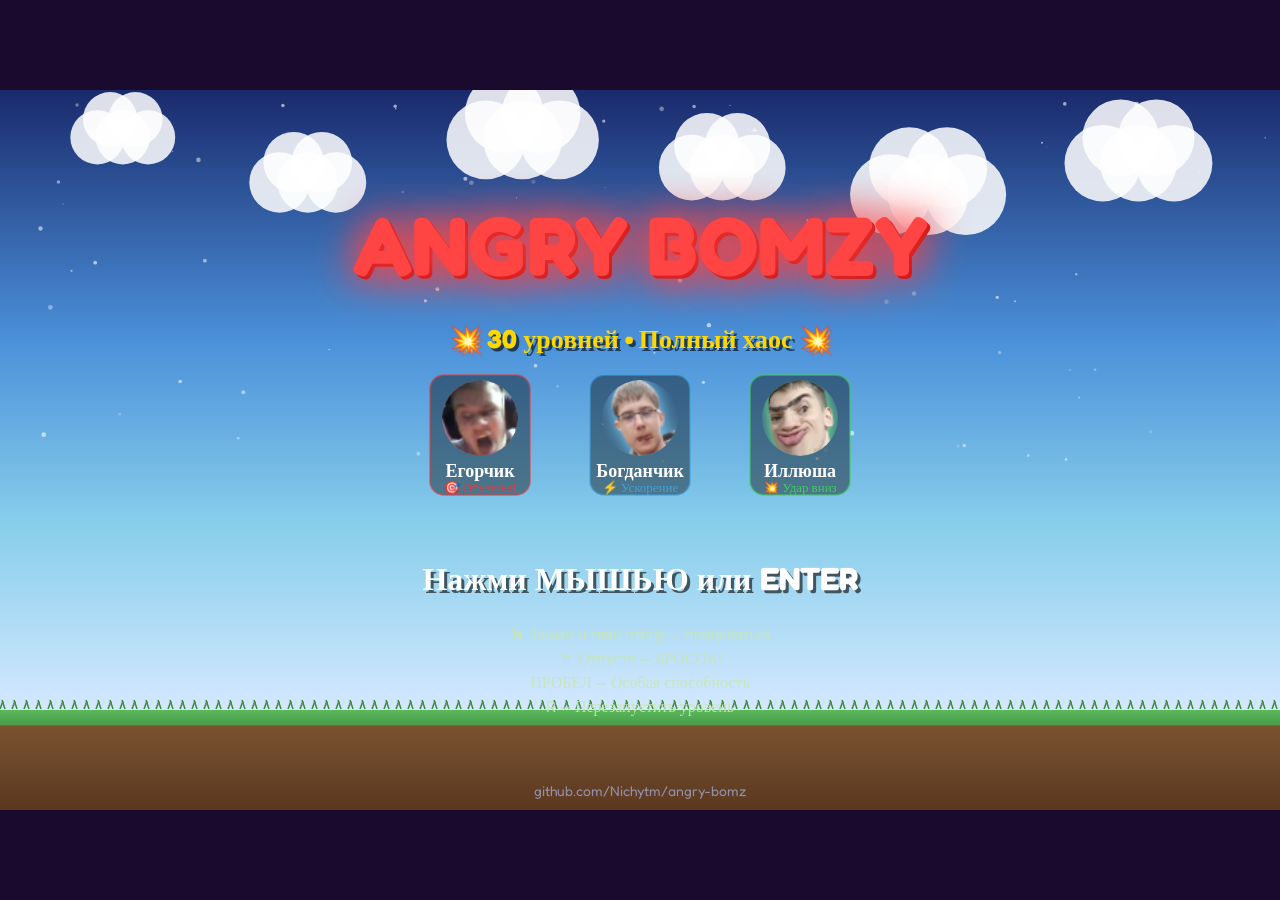
==== commit 5e7a1b39: "Add files via upload" ====
--- a/index.html
+++ b/index.html
@@ -20,10 +20,6 @@
 <body>
 <div id="wrap">
 <canvas id="c"></canvas>
-<div id="ui">
-  <button id="musicBtn" title="Загрузить музыку">🎵</button>
-  <input type="file" id="musicInput" accept="audio/*">
-</div>
 </div>
 
 <script>
@@ -33,70 +29,103 @@
 canvas.width = W; canvas.height = H;
 
 // === AUDIO ===
-let bgMusic = null, musicMuted = false;
-let audioCtx = null;
+let bgMusic = null;
 const birdSounds = [null, null, null];
-
-document.getElementById('musicBtn').onclick = () => document.getElementById('musicInput').click();
-document.getElementById('musicInput').onchange = e => {
-  const f = e.target.files[0];
-  if (!f) return;
-  if (bgMusic) { bgMusic.pause(); bgMusic = null; }
-  bgMusic = new Audio(URL.createObjectURL(f));
-  bgMusic.loop = true; bgMusic.volume = 0.45;
-  bgMusic.play();
-};
-
-// Load friend photos & sounds from same folder (user can drag-drop)
-const friendPhotos = [null, null, null];
 const friendCanvases = [null, null, null];
 
-// Drag-drop photo/sound loading
+// === AUTO-LOAD from same folder (GitHub Pages / local server) ===
+function tryLoadImage(idx, names) {
+  let i = 0;
+  function next() {
+    if (i >= names.length) return;
+    const img = new Image();
+    img.onload = () => {
+      const c = document.createElement('canvas');
+      c.width = 56; c.height = 56;
+      const x = c.getContext('2d');
+      x.beginPath(); x.arc(28, 28, 28, 0, Math.PI * 2); x.clip();
+      const s = Math.min(img.width, img.height);
+      x.drawImage(img, (img.width-s)/2, (img.height-s)/2, s, s, 0, 0, 56, 56);
+      friendCanvases[idx] = c;
+    };
+    img.onerror = () => { i++; next(); };
+    img.src = names[i];
+  }
+  next();
+}
+
+function tryLoadSound(idx, names) {
+  let i = 0;
+  function next() {
+    if (i >= names.length) return;
+    const a = new Audio(names[i]);
+    a.oncanplaythrough = () => { birdSounds[idx] = a; a.volume = 0.8; };
+    a.onerror = () => { i++; next(); };
+    a.load();
+  }
+  next();
+}
+
+function tryLoadMusic(names) {
+  let i = 0;
+  function next() {
+    if (i >= names.length) return;
+    const a = new Audio(names[i]);
+    a.oncanplaythrough = () => {
+      bgMusic = a; bgMusic.loop = true; bgMusic.volume = 0.45;
+      bgMusic.play().catch(() => {
+        // autoplay blocked — will play on first click
+        document.addEventListener('click', () => bgMusic.play(), { once: true });
+      });
+    };
+    a.onerror = () => { i++; next(); };
+    a.load();
+  }
+  next();
+}
+
+tryLoadImage(0, ['friend1.png','friend1.jpg','friend1.jpeg','friend1.webp']);
+tryLoadImage(1, ['friend2.png','friend2.jpg','friend2.jpeg','friend2.webp']);
+tryLoadImage(2, ['friend3.png','friend3.jpg','friend3.jpeg','friend3.webp']);
+tryLoadSound(0, ['sound1.mp3','sound1.wav','sound1.ogg']);
+tryLoadSound(1, ['sound2.mp3','sound2.wav','sound2.ogg']);
+tryLoadSound(2, ['sound3.mp3','sound3.wav','sound3.ogg']);
+tryLoadMusic(['music.mp3','music.wav','music.ogg']);
+
+// Drag-drop still works as bonus fallback
 document.body.addEventListener('dragover', e => e.preventDefault());
 document.body.addEventListener('drop', e => {
   e.preventDefault();
   [...e.dataTransfer.files].forEach(f => {
     const n = f.name.toLowerCase();
     if (f.type.startsWith('image/')) {
-      const idx = n.includes('friend1') || n.includes('egor') ? 0
-                : n.includes('friend2') || n.includes('bogdan') ? 1
-                : n.includes('friend3') || n.includes('illyu') ? 2 : -1;
-      if (idx >= 0) loadFriendPhoto(idx, f);
+      const idx = n.includes('friend1') ? 0 : n.includes('friend2') ? 1 : n.includes('friend3') ? 2 : -1;
+      if (idx >= 0) {
+        const img = new Image();
+        img.onload = () => {
+          const c = document.createElement('canvas'); c.width = 56; c.height = 56;
+          const x = c.getContext('2d');
+          x.beginPath(); x.arc(28,28,28,0,Math.PI*2); x.clip();
+          const s = Math.min(img.width,img.height);
+          x.drawImage(img,(img.width-s)/2,(img.height-s)/2,s,s,0,0,56,56);
+          friendCanvases[idx] = c;
+        };
+        img.src = URL.createObjectURL(f);
+      }
     }
     if (f.type.startsWith('audio/')) {
-      const idx = n.includes('sound1') || n.includes('egor') ? 0
-                : n.includes('sound2') || n.includes('bogdan') ? 1
-                : n.includes('sound3') || n.includes('illyu') ? 2
-                : n.includes('music') ? 99 : -1;
-      if (idx === 99) {
+      const n2 = f.name.toLowerCase();
+      const idx = n2.includes('sound1') ? 0 : n2.includes('sound2') ? 1 : n2.includes('sound3') ? 2 : -1;
+      if (idx >= 0) { birdSounds[idx] = new Audio(URL.createObjectURL(f)); birdSounds[idx].volume = 0.8; }
+      if (n2.includes('music')) {
         if (bgMusic) bgMusic.pause();
-        bgMusic = new Audio(URL.createObjectURL(f));
-        bgMusic.loop = true; bgMusic.volume = 0.45; bgMusic.play();
-      } else if (idx >= 0) {
-        birdSounds[idx] = new Audio(URL.createObjectURL(f));
-        birdSounds[idx].volume = 0.8;
+        bgMusic = new Audio(URL.createObjectURL(f)); bgMusic.loop = true; bgMusic.volume = 0.45; bgMusic.play();
       }
     }
   });
 });
 
-function loadFriendPhoto(idx, file) {
-  const url = URL.createObjectURL(file);
-  const img = new Image();
-  img.onload = () => {
-    const c = document.createElement('canvas');
-    c.width = 56; c.height = 56;
-    const x = c.getContext('2d');
-    x.beginPath();
-    x.arc(28, 28, 28, 0, Math.PI * 2);
-    x.clip();
-    const s = Math.min(img.width, img.height);
-    const ox = (img.width - s) / 2, oy = (img.height - s) / 2;
-    x.drawImage(img, ox, oy, s, s, 0, 0, 56, 56);
-    friendCanvases[idx] = c;
-  };
-  img.src = url;
-}
+
 
 // === CONSTANTS ===
 const GROUND_Y = H - 100;
@@ -877,7 +906,7 @@
   ctx.fillStyle = 'rgba(180,200,255,0.6)';
   ctx.font = '14px Fredoka One,cursive';
   ctx.textAlign = 'center';
-  ctx.fillText('Перетащи фото/звуки прямо в окно браузера!', W/2, H - 18);
+  ctx.fillText('github.com/Nichytm/angry-bomz', W/2, H - 18);
 
   titleAngle++;
 }
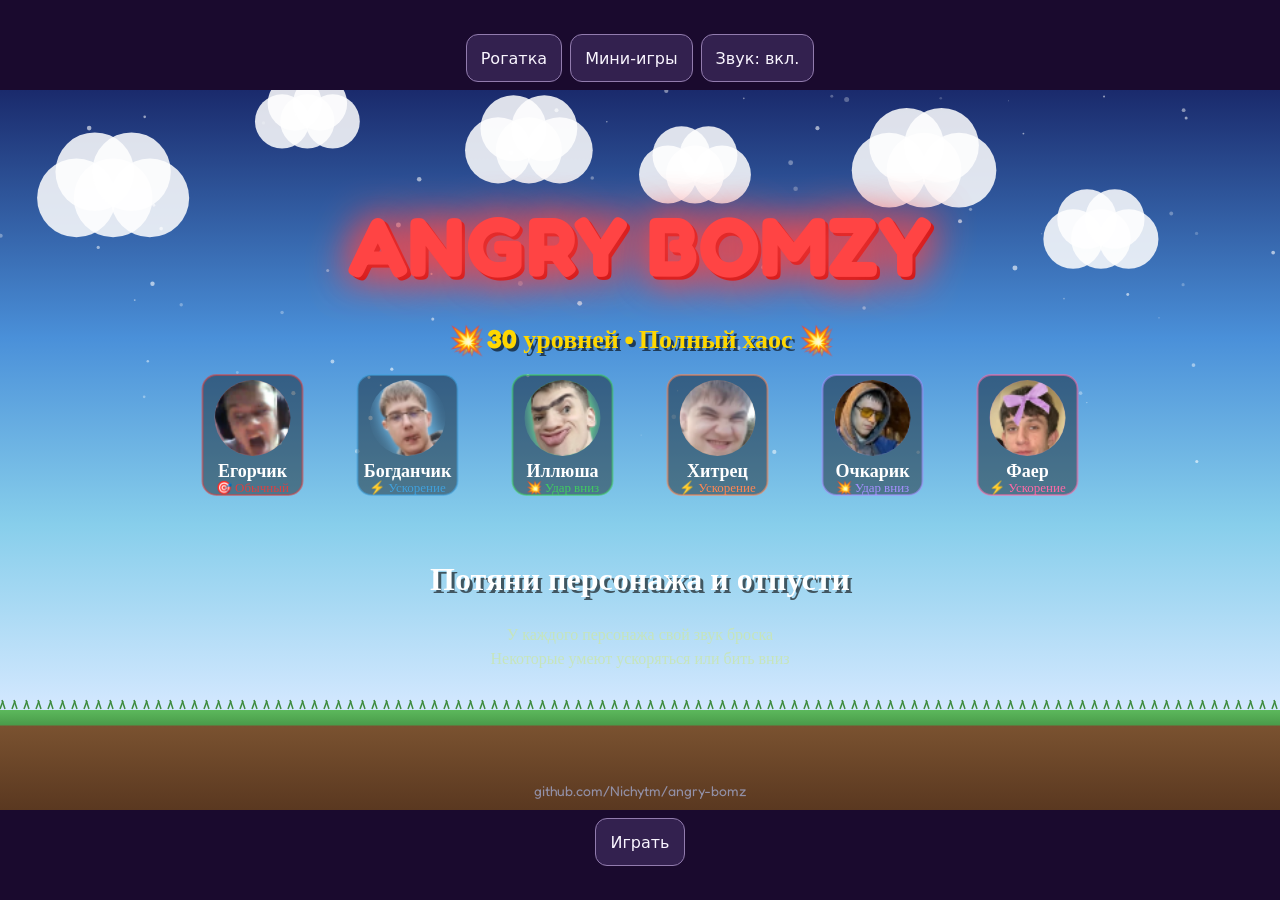
==== commit 2a693816: "Add touch controls, playable characters and three arcade games" ====
--- a/index.html
+++ b/index.html
@@ -8,20 +8,56 @@
 <style>
 *{margin:0;padding:0;box-sizing:border-box}
 body{background:#1a0a2e;display:flex;flex-direction:column;align-items:center;justify-content:center;min-height:100vh;font-family:'Fredoka One',cursive;overflow:hidden}
-#wrap{position:relative;width:1280px;height:720px;max-width:100vw;max-height:100vh}
-canvas{display:block;width:100%;height:100%;cursor:crosshair}
-#ui{position:absolute;top:0;left:0;width:100%;height:100%;pointer-events:none}
-#musicBtn{position:absolute;top:8px;right:8px;pointer-events:all;background:rgba(0,0,0,0.5);border:2px solid rgba(255,255,255,0.3);border-radius:50%;width:40px;height:40px;font-size:18px;cursor:pointer;color:white;display:flex;align-items:center;justify-content:center;transition:all 0.2s}
-#musicBtn:hover{background:rgba(255,255,255,0.2)}
-#musicInput{display:none}
-.hidden{display:none!important}
+#wrap{position:relative;width:min(1280px,100vw,calc((100dvh - 64px) * 16 / 9));aspect-ratio:16/9}
+canvas{display:block;width:100%;height:100%;cursor:crosshair;touch-action:none}
+[hidden]{display:none!important}
+body{color:#faf6ff;font-family:system-ui,sans-serif;overflow:auto;min-height:100dvh}
+button,select{font:inherit;min-height:48px;border:1px solid #927cae;border-radius:12px;background:#33214f;color:inherit;padding:8px 14px;touch-action:manipulation}
+button{cursor:pointer}
+button:disabled{opacity:.45}
+.bar{display:flex;flex-wrap:wrap;gap:8px;justify-content:center;padding:8px}
+#arcade{width:min(100%,480px);padding:16px}
+#arcade h1{margin-bottom:8px}
+#arcade p{margin:8px 0}
+#arcade-field{position:relative;overflow:hidden;touch-action:none;background:#25163e;border:1px solid #927cae;border-radius:16px;height:clamp(220px,48dvh,480px)}
+#arcade-field button{position:absolute;padding:0;min-height:0}
+#arcade-field img{display:block;width:100%;height:100%;border-radius:inherit;pointer-events:none;object-fit:cover}
+#arcade-field.memory{display:grid;grid-template-columns:repeat(2,1fr);grid-template-rows:repeat(2,1fr);gap:8px;padding:8px}
+#arcade-field.memory button{position:static;overflow:hidden}
+#arcade-field.memory img{object-fit:contain}
+#arcade-field .lit{outline:4px solid #ffdf5e;outline-offset:-5px;background:#805936}
+.runner,.obstacle{position:absolute;left:0;top:0;pointer-events:none}
+.obstacle{height:22px;border-radius:7px;background:#ff516f}
 </style>
 </head>
 <body>
+<nav class="bar" aria-label="Режим игры">
+<button id="campaign">Рогатка</button>
+<button id="mini-games">Мини-игры</button>
+<button id="mute" aria-pressed="false">Звук: вкл.</button>
+</nav>
 <div id="wrap">
 <canvas id="c"></canvas>
 </div>
-
+<div class="bar" id="campaign-actions">
+<button id="campaign-next">Играть</button>
+<button id="ability" hidden>Способность</button>
+<button id="restart" hidden>Заново</button>
+</div>
+<section id="arcade" hidden>
+<h1>Мини-игры</h1>
+<label for="arcade-mode">Режим</label>
+<select id="arcade-mode">
+<option value="tap">Поймай Бомза</option>
+<option value="dodge">Уворот</option>
+<option value="memory">Повтори порядок</option>
+</select>
+<p id="arcade-help"></p>
+<div id="arcade-field" aria-label="Игровое поле"></div>
+<p id="arcade-status" role="status"></p>
+<button id="arcade-start">Начать</button>
+</section>
+<script src="arcade.js"></script>
 <script>
 const canvas = document.getElementById('c');
 const ctx = canvas.getContext('2d');
@@ -30,8 +66,44 @@
 
 // === AUDIO ===
 let bgMusic = null;
-const birdSounds = [null, null, null];
-const friendCanvases = [null, null, null];
+const birdSounds = Array(6).fill(null);
+const friendCanvases = Array(6).fill(null);
+let muted = false;
+let soundContext;
+function effect(...notes) {
+  const AudioEngine = window.AudioContext || window.webkitAudioContext;
+  if (muted || !AudioEngine) return;
+  soundContext ??= new AudioEngine();
+  soundContext.resume().catch(() => {});
+  const start = soundContext.currentTime;
+  notes.forEach((note, index) => {
+    const oscillator = soundContext.createOscillator();
+    const envelope = soundContext.createGain();
+    const time = start + index * 0.08;
+    oscillator.type = 'triangle';
+    oscillator.frequency.setValueAtTime(note, time);
+    envelope.gain.setValueAtTime(0.16, time);
+    envelope.gain.exponentialRampToValueAtTime(0.001, time + 0.16);
+    oscillator.connect(envelope).connect(soundContext.destination);
+    oscillator.start(time);
+    oscillator.stop(time + 0.16);
+  });
+}
+function playMusic() {
+  if (bgMusic && !muted) bgMusic.play().catch(() => {});
+}
+document.addEventListener('click', playMusic);
+const mute = document.getElementById('mute');
+mute.addEventListener('click', () => {
+  muted = !muted;
+  mute.textContent = muted ? 'Звук: выкл.' : 'Звук: вкл.';
+  mute.setAttribute('aria-pressed', muted);
+  if (muted) {
+    bgMusic?.pause();
+    birdSounds.forEach(audio => audio?.pause());
+    soundContext?.suspend().catch(() => {});
+  }
+});
 
 // === AUTO-LOAD from same folder (GitHub Pages / local server) ===
 function tryLoadImage(idx, names) {
@@ -73,10 +145,7 @@
     const a = new Audio(names[i]);
     a.oncanplaythrough = () => {
       bgMusic = a; bgMusic.loop = true; bgMusic.volume = 0.45;
-      bgMusic.play().catch(() => {
-        // autoplay blocked — will play on first click
-        document.addEventListener('click', () => bgMusic.play(), { once: true });
-      });
+      playMusic();
     };
     a.onerror = () => { i++; next(); };
     a.load();
@@ -87,6 +156,9 @@
 tryLoadImage(0, ['friend1.png','friend1.jpg','friend1.jpeg','friend1.webp']);
 tryLoadImage(1, ['friend2.png','friend2.jpg','friend2.jpeg','friend2.webp']);
 tryLoadImage(2, ['friend3.png','friend3.jpg','friend3.jpeg','friend3.webp']);
+tryLoadImage(3, ['assets/friend4.webp']);
+tryLoadImage(4, ['assets/friend5.webp']);
+tryLoadImage(5, ['assets/friend6.webp']);
 tryLoadSound(0, ['sound1.mp3','sound1.wav','sound1.ogg']);
 tryLoadSound(1, ['sound2.mp3','sound2.wav','sound2.ogg']);
 tryLoadSound(2, ['sound3.mp3','sound3.wav','sound3.ogg']);
@@ -119,7 +191,7 @@
       if (idx >= 0) { birdSounds[idx] = new Audio(URL.createObjectURL(f)); birdSounds[idx].volume = 0.8; }
       if (n2.includes('music')) {
         if (bgMusic) bgMusic.pause();
-        bgMusic = new Audio(URL.createObjectURL(f)); bgMusic.loop = true; bgMusic.volume = 0.45; bgMusic.play();
+        bgMusic = new Audio(URL.createObjectURL(f)); bgMusic.loop = true; bgMusic.volume = 0.45; playMusic();
       }
     }
   });
@@ -133,6 +205,9 @@
   { name: 'Егорчик',   color: '#DC4040', glowColor: '#ff8080', ability: 'normal' },
   { name: 'Богданчик', color: '#40A0DC', glowColor: '#80d0ff', ability: 'speed'  },
   { name: 'Иллюша',    color: '#40CC60', glowColor: '#80ff90', ability: 'heavy'  },
+  { name: 'Хитрец', color: '#ff8652', glowColor: '#ffab76', ability: 'speed' },
+  { name: 'Очкарик', color: '#a590ff', glowColor: '#c4b8ff', ability: 'heavy' },
+  { name: 'Фаер', color: '#ff69a6', glowColor: '#ff95c3', ability: 'speed' },
 ];
 
 // === PARTICLES ===
@@ -315,11 +390,20 @@
 
   launch(vx, vy) {
     this.vx = vx; this.vy = vy; this.launched = true;
-    if (birdSounds[this.fi]) { birdSounds[this.fi].currentTime = 0; birdSounds[this.fi].play(); }
+    if (muted) return;
+    const audio = birdSounds[this.fi];
+    if (audio) {
+      audio.currentTime = 0;
+      audio.play().catch(() => effect(360, 510));
+    } else {
+      const motifs = [[360, 510], [420, 650], [240, 160], [490, 740], [320, 220, 160], [520, 680, 870]];
+      effect(...motifs[this.fi]);
+    }
   }
 
   useAbility() {
-    if (this.abilityUsed || !this.launched) return;
+    if (this.abilityUsed || !this.launched || this.landed || this.ability === 'normal') return;
+    effect(480, 720);
     this.abilityUsed = true;
     if (this.ability === 'speed') {
       const m = Math.hypot(this.vx, this.vy);
@@ -613,7 +697,7 @@
 
   let placed = 0;
   for (let t = 0; t < nTowers; t++) {
-    const bx = 700 + t * 165 + Math.floor(rng() * 40) - 20;
+    const bx = 650 + t * 157 + Math.floor(rng() * 40) - 20;
     const hBlocks = 1 + Math.floor(rng() * (2 + Math.floor(lvl / 5)));
     for (let row = 0; row < hBlocks; row++) {
       const mat = pickMat();
@@ -642,7 +726,7 @@
 
 function birdsForLevel(lvl) {
   const total = Math.max(3, Math.min(3 + Math.floor(lvl / 5), 9));
-  return Array.from({length: total}, (_, i) => i % 3);
+  return Array.from({length: total}, (_, i) => (i + (lvl - 1) * 3) % FRIENDS.length);
 }
 
 // === UI DRAW ===
@@ -710,7 +794,7 @@
   // Ability hint
   if (idx < queue.length) {
     const ab = FRIENDS[queue[idx]].ability;
-    const hint = ab === 'speed' ? 'ПРОБЕЛ = УСКОРЕНИЕ! ⚡' : ab === 'heavy' ? 'ПРОБЕЛ = УДАР ВНИЗ! 💥' : '';
+    const hint = ab === 'speed' ? 'УСКОРЕНИЕ! ⚡' : ab === 'heavy' ? 'УДАР ВНИЗ! 💥' : '';
     if (hint) {
       ctx.fillStyle = '#FFD700';
       ctx.font = 'bold 18px Fredoka One,cursive';
@@ -767,6 +851,8 @@
 let shake = 0;
 
 function startLevel(lvl) {
+  cancelDrag();
+  shake = 0;
   levelData = makeLevel(lvl);
   birdQueue = birdsForLevel(lvl);
   birdIdx = 0;
@@ -777,48 +863,80 @@
 }
 
 // === INPUT ===
-let mouseX = 0, mouseY = 0;
-canvas.addEventListener('mousemove', e => {
+let dragPointer = null;
+let activeMode = 'campaign';
+const campaignActions = document.getElementById('campaign-actions');
+const nextButton = document.getElementById('campaign-next');
+const abilityButton = document.getElementById('ability');
+const restartButton = document.getElementById('restart');
+const arcade = createArcade(effect);
+function showMode(mode) {
+  if (dragPointer !== null) cancelDrag();
+  activeMode = mode;
+  const campaign = mode === 'campaign';
+  arcade.panel.hidden = campaign;
+  document.getElementById('wrap').hidden = !campaign;
+  campaignActions.hidden = !campaign;
+  if (campaign) arcade.stop();
+}
+document.getElementById('campaign').onclick = () => showMode('campaign');
+document.getElementById('mini-games').onclick = () => showMode('arcade');
+nextButton.onclick = handleScreenClick;
+abilityButton.onclick = () => launchedBird?.useAbility();
+restartButton.onclick = () => startLevel(levelNum);
+function point(event) {
   const rect = canvas.getBoundingClientRect();
-  const scaleX = W / rect.width, scaleY = H / rect.height;
-  mouseX = (e.clientX - rect.left) * scaleX;
-  mouseY = (e.clientY - rect.top) * scaleY;
-
+  return [(event.clientX - rect.left) * W / rect.width, (event.clientY - rect.top) * H / rect.height];
+}
+function cancelDrag() {
   if (dragging && currentBird) {
-    let dx = mouseX - SLING_X, dy = mouseY - (SLING_Y - 65);
-    const dist = Math.hypot(dx, dy);
-    const maxPull = 120;
-    if (dist > maxPull) { dx *= maxPull / dist; dy *= maxPull / dist; }
-    dragPos = [SLING_X + dx, SLING_Y - 65 + dy];
-    currentBird.x = dragPos[0]; currentBird.y = dragPos[1];
-  }
+    currentBird.x = SLING_X;
+    currentBird.y = SLING_Y - 65;
+  }
+  if (dragPointer !== null && canvas.hasPointerCapture(dragPointer)) canvas.releasePointerCapture(dragPointer);
+  dragPointer = null;
+  dragging = false;
+  dragPos = null;
+}
+canvas.addEventListener('pointerdown', event => {
+  if (event.button !== 0 || !event.isPrimary) return;
+  if (state !== 'game') { handleScreenClick(); return; }
+  if (!currentBird || launchedBird || dragPointer !== null) return;
+  const [x, y] = point(event);
+  const radius = event.pointerType === 'touch' ? 90 : 55;
+  if (Math.hypot(x - currentBird.x, y - currentBird.y) > radius) return;
+  dragPointer = event.pointerId;
+  canvas.setPointerCapture(event.pointerId);
+  dragging = true;
+  dragPos = [currentBird.x, currentBird.y];
 });
-
-canvas.addEventListener('mousedown', e => {
-  if (state === 'title' || state === 'win' || state === 'lose' || state === 'final') {
-    handleScreenClick(); return;
-  }
-  if (state === 'game' && e.button === 0 && currentBird && !launchedBird) {
-    const rect = canvas.getBoundingClientRect();
-    const scaleX = W / rect.width, scaleY = H / rect.height;
-    const mx = (e.clientX - rect.left) * scaleX;
-    const my = (e.clientY - rect.top) * scaleY;
-    if (Math.hypot(mx - currentBird.x, my - currentBird.y) < 55) {
-      dragging = true; dragPos = [currentBird.x, currentBird.y];
-    }
-  }
+canvas.addEventListener('pointermove', event => {
+  if (event.pointerId !== dragPointer || !currentBird) return;
+  const [x, y] = point(event);
+  const dx = x - SLING_X, dy = y - (SLING_Y - 65);
+  const scale = Math.min(1, 120 / Math.hypot(dx, dy));
+  currentBird.x = SLING_X + dx * scale;
+  currentBird.y = SLING_Y - 65 + dy * scale;
+  dragPos = [currentBird.x, currentBird.y];
 });
-
-canvas.addEventListener('mouseup', e => {
-  if (dragging && currentBird && e.button === 0) {
-    dragging = false;
-    const ddx = SLING_X - currentBird.x, ddy = (SLING_Y - 65) - currentBird.y;
-    currentBird.launch(ddx * 0.45, ddy * 0.45);
-    launchedBird = currentBird; currentBird = null; dragPos = null;
-  }
+canvas.addEventListener('pointerup', event => {
+  if (event.pointerId !== dragPointer || !currentBird) return;
+  const dx = SLING_X - currentBird.x, dy = SLING_Y - 65 - currentBird.y;
+  if (Math.hypot(dx, dy) >= 8) {
+    currentBird.launch(dx * 0.45, dy * 0.45);
+    launchedBird = currentBird;
+    currentBird = null;
+  }
+  cancelDrag();
 });
+for (const type of ['pointercancel', 'lostpointercapture']) {
+  canvas.addEventListener(type, event => {
+    if (event.pointerId === dragPointer) cancelDrag();
+  });
+}
 
 document.addEventListener('keydown', e => {
+  if (activeMode !== 'campaign' || e.target instanceof HTMLButtonElement || e.repeat) return;
   if (state === 'title' || state === 'win' || state === 'lose' || state === 'final') {
     if (e.key === 'Enter' || e.key === ' ') handleScreenClick();
     return;
@@ -826,7 +944,7 @@
   if (state === 'game') {
     if (e.key === ' ' && launchedBird) { e.preventDefault(); launchedBird.useAbility(); }
     if (e.key === 'r' || e.key === 'R') startLevel(levelNum);
-    if (e.key === 'Escape') { state = 'title'; }
+    if (e.key === 'Escape') { cancelDrag(); state = 'title'; }
   }
 });
 
@@ -862,7 +980,7 @@
 
   // Friend previews
   FRIENDS.forEach((f, i) => {
-    const ix = W/2 - 160 + i * 160, iy = 340;
+    const ix = W/2 + (i - (FRIENDS.length - 1)/2) * 155, iy = 340;
     const fc = friendCanvases[i];
 
     // Card bg
@@ -891,10 +1009,10 @@
     ctx.fillText(abilityLabel, ix, iy + 58);
   });
 
-  drawTextShadow('Нажми МЫШЬЮ или ENTER', 'bold 32px Fredoka One,cursive', '#ffffff', W/2, 490);
+  drawTextShadow('Потяни персонажа и отпусти', 'bold 32px Fredoka One,cursive', '#ffffff', W/2, 490);
 
   // Controls
-  const controls = ['🖱 Зажми и тяни птицу — прицелиться', '🖱 Отпусти — БРОСОК!', 'ПРОБЕЛ — Особая способность', 'R — Перезапустить уровень'];
+  const controls = ['У каждого персонажа свой звук броска', 'Некоторые умеют ускоряться или бить вниз'];
   controls.forEach((c, i) => {
     ctx.fillStyle = 'rgba(200,230,180,0.9)';
     ctx.font = '16px Fredoka One,cursive';
@@ -1027,20 +1145,34 @@
     totalScore += levelScore;
     resultState = 'win';
     state = 'win';
+    effect(440, 550, 660);
     return;
   }
   if (!launchedBird && !currentBird && waitTimer === 0 && birdIdx >= birdQueue.length) {
     totalScore += levelScore;
     resultState = 'lose';
     state = 'lose';
+    effect(370, 260, 150);
   }
 }
 
 // === MAIN LOOP ===
-function loop() {
+let lastFrame = 0;
+function loop(now) {
   requestAnimationFrame(loop);
-
-  if (shake > 0) {
+  const step = 1000 / 60;
+  if (activeMode !== 'campaign') { lastFrame = now; return; }
+  if (now - lastFrame < step - 1) return;
+  lastFrame = Math.max(now - step, lastFrame + step);
+  nextButton.hidden = state === 'game';
+  const label = { title: 'Играть', win: 'Дальше', lose: 'Повторить', final: 'В меню' }[state];
+  if (label && nextButton.textContent !== label) nextButton.textContent = label;
+  restartButton.hidden = abilityButton.hidden = state !== 'game';
+  abilityButton.disabled = !launchedBird || launchedBird.abilityUsed ||
+    launchedBird.landed || launchedBird.ability === 'normal';
+
+  const shaking = shake > 0;
+  if (shaking) {
     ctx.save();
     ctx.translate((Math.random()-0.5)*shake*2, (Math.random()-0.5)*shake*1.5);
   }
@@ -1067,10 +1199,10 @@
     updateGame();
   }
 
-  if (shake > 0) ctx.restore();
-}
-
-loop();
+  if (shaking) ctx.restore();
+}
+
+requestAnimationFrame(loop);
 </script>
 </body>
 </html>
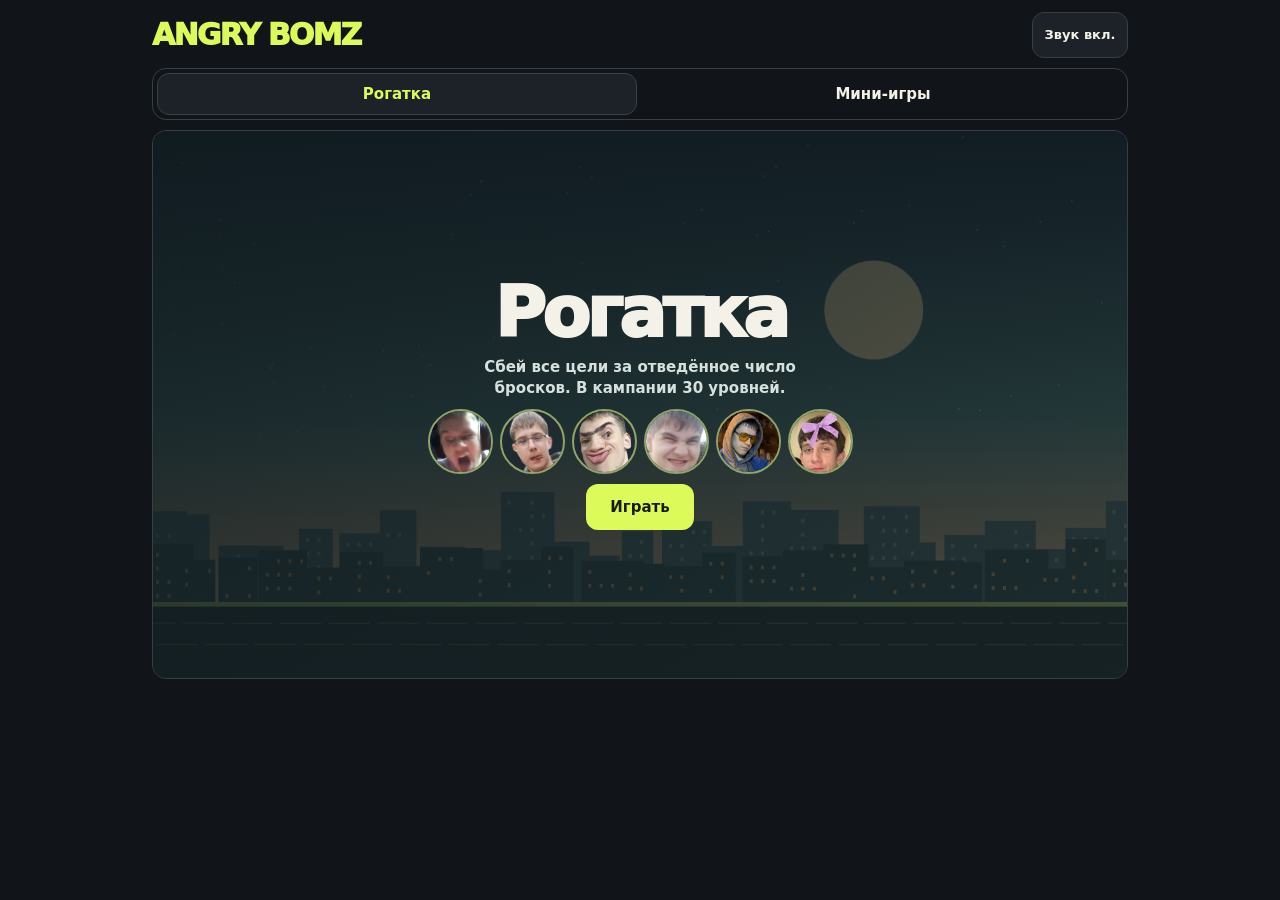
==== commit c4c81222: "Rebuild mobile campaign layout and replace arcade modes" ====
--- a/index.html
+++ b/index.html
@@ -3,65 +3,79 @@
 <head>
 <meta charset="UTF-8">
 <meta name="viewport" content="width=device-width, initial-scale=1.0">
-<title>ANGRY BOMZY 💥</title>
-<link href="https://fonts.googleapis.com/css2?family=Fredoka+One&family=Nunito:wght@700;900&display=swap" rel="stylesheet">
-<style>
-*{margin:0;padding:0;box-sizing:border-box}
-body{background:#1a0a2e;display:flex;flex-direction:column;align-items:center;justify-content:center;min-height:100vh;font-family:'Fredoka One',cursive;overflow:hidden}
-#wrap{position:relative;width:min(1280px,100vw,calc((100dvh - 64px) * 16 / 9));aspect-ratio:16/9}
-canvas{display:block;width:100%;height:100%;cursor:crosshair;touch-action:none}
-[hidden]{display:none!important}
-body{color:#faf6ff;font-family:system-ui,sans-serif;overflow:auto;min-height:100dvh}
-button,select{font:inherit;min-height:48px;border:1px solid #927cae;border-radius:12px;background:#33214f;color:inherit;padding:8px 14px;touch-action:manipulation}
-button{cursor:pointer}
-button:disabled{opacity:.45}
-.bar{display:flex;flex-wrap:wrap;gap:8px;justify-content:center;padding:8px}
-#arcade{width:min(100%,480px);padding:16px}
-#arcade h1{margin-bottom:8px}
-#arcade p{margin:8px 0}
-#arcade-field{position:relative;overflow:hidden;touch-action:none;background:#25163e;border:1px solid #927cae;border-radius:16px;height:clamp(220px,48dvh,480px)}
-#arcade-field button{position:absolute;padding:0;min-height:0}
-#arcade-field img{display:block;width:100%;height:100%;border-radius:inherit;pointer-events:none;object-fit:cover}
-#arcade-field.memory{display:grid;grid-template-columns:repeat(2,1fr);grid-template-rows:repeat(2,1fr);gap:8px;padding:8px}
-#arcade-field.memory button{position:static;overflow:hidden}
-#arcade-field.memory img{object-fit:contain}
-#arcade-field .lit{outline:4px solid #ffdf5e;outline-offset:-5px;background:#805936}
-.runner,.obstacle{position:absolute;left:0;top:0;pointer-events:none}
-.obstacle{height:22px;border-radius:7px;background:#ff516f}
-</style>
+<title>Angry Bomz</title>
+<link rel="stylesheet" href="game.css">
+<meta name="theme-color" content="#111418">
 </head>
 <body>
-<nav class="bar" aria-label="Режим игры">
-<button id="campaign">Рогатка</button>
-<button id="mini-games">Мини-игры</button>
-<button id="mute" aria-pressed="false">Звук: вкл.</button>
-</nav>
-<div id="wrap">
-<canvas id="c"></canvas>
-</div>
-<div class="bar" id="campaign-actions">
-<button id="campaign-next">Играть</button>
-<button id="ability" hidden>Способность</button>
-<button id="restart" hidden>Заново</button>
-</div>
-<section id="arcade" hidden>
-<h1>Мини-игры</h1>
-<label for="arcade-mode">Режим</label>
-<select id="arcade-mode">
-<option value="tap">Поймай Бомза</option>
-<option value="dodge">Уворот</option>
-<option value="memory">Повтори порядок</option>
-</select>
-<p id="arcade-help"></p>
-<div id="arcade-field" aria-label="Игровое поле"></div>
-<p id="arcade-status" role="status"></p>
-<button id="arcade-start">Начать</button>
-</section>
+<main class="shell">
+  <header class="top">
+    <div class="brand">ANGRY BOMZ</div>
+    <button id="mute" aria-pressed="false">Звук вкл.</button>
+  </header>
+  <nav class="tabs" aria-label="Режим игры">
+    <button id="campaign" aria-pressed="true">Рогатка</button>
+    <button id="mini-games" aria-pressed="false">Мини-игры</button>
+  </nav>
+
+  <section id="campaign-panel">
+    <div class="hud" id="campaign-hud" hidden>
+      <span id="level-readout"></span><span id="score-readout"></span><span id="targets-readout"></span>
+    </div>
+    <div class="stage" id="wrap">
+      <canvas id="c" aria-label="Уровень с рогаткой"></canvas>
+      <div class="overlay" id="campaign-overlay">
+        <h1 id="campaign-heading">Рогатка</h1>
+        <p id="campaign-summary">Сбей все цели за отведённое число бросков. В кампании 30 уровней.</p>
+        <div id="cast"></div>
+        <button id="campaign-next" class="primary">Играть</button>
+      </div>
+    </div>
+    <div id="campaign-actions" hidden>
+      <div class="controls">
+        <button id="ability" class="primary">Способность</button>
+        <button id="restart">Заново</button>
+      </div>
+      <div id="queue" aria-label="Очередь персонажей"></div>
+      <p id="campaign-tip">Потяни персонажа назад и отпусти.</p>
+    </div>
+  </section>
+
+  <section id="arcade" hidden>
+    <div class="game-list" id="arcade-list">
+      <button class="game-card" data-game="roofs"><span><strong>Крыши</strong><small>Перепрыгивай провалы и скользи под трубами.</small></span><img src="assets/friend6.webp" alt=""></button>
+      <button class="game-card" data-game="heist"><span><strong>Налёт</strong><small>Собери добычу, уйди от охраны и доберись до выхода.</small></span><img src="assets/friend5.webp" alt=""></button>
+      <button class="game-card" data-game="boss"><span><strong>Босс двора</strong><small>Уворачивайся от залпов и сломай щит босса.</small></span><img src="assets/friend4.webp" alt=""></button>
+    </div>
+    <div id="arcade-play" hidden>
+      <div class="arcade-top"><h1 id="arcade-title"></h1><button id="arcade-back">Все игры</button></div>
+      <div class="hud" id="arcade-hud"><span></span><span></span></div>
+      <div class="stage arcade-stage">
+        <canvas id="arcade-field" aria-label="Поле мини-игры"></canvas>
+        <div class="overlay" id="arcade-overlay">
+          <h2 id="arcade-result"></h2>
+          <p id="arcade-summary"></p>
+          <button id="arcade-start" class="primary">Начать</button>
+        </div>
+      </div>
+      <div class="controls" id="arcade-controls" hidden>
+        <button id="arcade-first" class="primary"></button>
+        <button id="arcade-second"></button>
+      </div>
+      <p id="arcade-help"></p>
+    </div>
+  </section>
+</main>
 <script src="arcade.js"></script>
 <script>
 const canvas = document.getElementById('c');
 const ctx = canvas.getContext('2d');
-const W = 1280, H = 720;
+const phone = matchMedia('(max-width: 650px) and (orientation: portrait)');
+let W = phone.matches ? 720 : 1280;
+let H = phone.matches ? 800 : 720;
+let GROUND_Y = H - 100;
+let SLING_X = phone.matches ? 145 : 200;
+let SLING_Y = GROUND_Y - 30;
 canvas.width = W; canvas.height = H;
 
 // === AUDIO ===
@@ -96,7 +110,7 @@
 const mute = document.getElementById('mute');
 mute.addEventListener('click', () => {
   muted = !muted;
-  mute.textContent = muted ? 'Звук: выкл.' : 'Звук: вкл.';
+  mute.textContent = muted ? 'Звук выкл.' : 'Звук вкл.';
   mute.setAttribute('aria-pressed', muted);
   if (muted) {
     bgMusic?.pause();
@@ -200,7 +214,6 @@
 
 
 // === CONSTANTS ===
-const GROUND_Y = H - 100;
 const FRIENDS = [
   { name: 'Егорчик',   color: '#DC4040', glowColor: '#ff8080', ability: 'normal' },
   { name: 'Богданчик', color: '#40A0DC', glowColor: '#80d0ff', ability: 'speed'  },
@@ -248,72 +261,55 @@
   ctx.globalAlpha = 1;
 }
 
-// === STAR BACKGROUND ===
-const stars = Array.from({length: 80}, () => ({
-  x: Math.random() * W, y: Math.random() * (GROUND_Y * 0.6),
-  r: 0.5 + Math.random() * 2,
-  twinkle: Math.random() * Math.PI * 2
-}));
-const clouds = Array.from({length: 6}, (_, i) => ({
-  x: 80 + i * 200 + Math.random() * 50,
-  y: 30 + Math.random() * 120,
-  r: 35 + Math.random() * 25,
-  speed: 0.1 + Math.random() * 0.15
-}));
-
-// === DRAW BACKGROUND ===
-let bgGrad = null;
+// Cache the static backdrop on each viewport layout.
+let backdrop;
 function drawBackground() {
-  if (!bgGrad) {
-    bgGrad = ctx.createLinearGradient(0, 0, 0, GROUND_Y);
-    bgGrad.addColorStop(0, '#1a2a6c');
-    bgGrad.addColorStop(0.4, '#4a90d9');
-    bgGrad.addColorStop(0.7, '#87ceeb');
-    bgGrad.addColorStop(1, '#d4e8ff');
-  }
-  ctx.fillStyle = bgGrad;
-  ctx.fillRect(0, 0, W, GROUND_Y);
-
-  // Stars
-  const t = Date.now() / 1000;
-  stars.forEach(s => {
-    const a = 0.3 + 0.7 * Math.abs(Math.sin(s.twinkle + t * 1.2));
-    ctx.globalAlpha = a * 0.6;
-    ctx.fillStyle = '#ffffff';
-    ctx.beginPath(); ctx.arc(s.x, s.y, s.r, 0, Math.PI * 2); ctx.fill();
-  });
-  ctx.globalAlpha = 1;
-
-  // Clouds
-  clouds.forEach(c => {
-    c.x += c.speed; if (c.x > W + 200) c.x = -200;
-    ctx.globalAlpha = 0.85;
-    ctx.fillStyle = '#ffffff';
-    [[-0.5,0],[0,0],[0.5,0],[-0.25,-0.5],[0.25,-0.5]].forEach(([dx,dy]) => {
-      ctx.beginPath();
-      ctx.arc(c.x + dx * c.r * 1.4, c.y + dy * c.r, c.r * 0.75, 0, Math.PI * 2);
-      ctx.fill();
-    });
-    ctx.globalAlpha = 1;
-  });
-
-  // Ground
-  const groundGrad = ctx.createLinearGradient(0, GROUND_Y, 0, H);
-  groundGrad.addColorStop(0, '#5cb85c');
-  groundGrad.addColorStop(0.15, '#4a9c4a');
-  groundGrad.addColorStop(0.16, '#7a5230');
-  groundGrad.addColorStop(1, '#5a3820');
-  ctx.fillStyle = groundGrad;
-  ctx.fillRect(0, GROUND_Y, W, H - GROUND_Y);
-
-  // Grass blades
-  ctx.strokeStyle = '#3d8b3d';
-  ctx.lineWidth = 1.5;
-  for (let gx = 0; gx < W; gx += 12) {
-    const gy = GROUND_Y - 1;
-    ctx.beginPath(); ctx.moveTo(gx, gy); ctx.lineTo(gx + 3, gy - 8); ctx.stroke();
-    ctx.beginPath(); ctx.moveTo(gx + 5, gy); ctx.lineTo(gx + 2, gy - 9); ctx.stroke();
-  }
+  if (!backdrop) {
+    backdrop = document.createElement('canvas');
+    backdrop.width = W;
+    backdrop.height = H;
+    const paint = backdrop.getContext('2d');
+    const sky = paint.createLinearGradient(0, 0, 0, GROUND_Y);
+    sky.addColorStop(0, '#162434');
+    sky.addColorStop(0.6, '#527b76');
+    sky.addColorStop(1, '#d8a47a');
+    paint.fillStyle = sky;
+    paint.fillRect(0, 0, W, H);
+    paint.fillStyle = '#f9dda3';
+    paint.beginPath();
+    paint.arc(W * 0.74, GROUND_Y * 0.38, 65, 0, Math.PI * 2);
+    paint.fill();
+    const rand = seededRand(291);
+    for (let i = 0; i < 65; i++) {
+      paint.fillStyle = 'rgba(255,245,216,.55)';
+      paint.fillRect(rand() * W, rand() * GROUND_Y * .65, 2, 2);
+    }
+    for (const layer of [0, 1]) {
+      for (let x = -20; x < W; x += 53) {
+        const width = 41 + rand() * 45;
+        const height = 42 + rand() * (layer ? 42 : 110);
+        const y = GROUND_Y - height;
+        paint.fillStyle = layer ? '#31494a' : '#496265';
+        paint.fillRect(x, y, width, height);
+        paint.fillStyle = layer ? '#b58d5a' : '#7c9290';
+        for (let row = y + 12; row < GROUND_Y - 8; row += 18) {
+          for (let col = x + 9; col < x + width - 9; col += 15) {
+            if (rand() > .45) paint.fillRect(col, row, 4, 5);
+          }
+        }
+      }
+    }
+    paint.fillStyle = '#202d2d';
+    paint.fillRect(0, GROUND_Y, W, H - GROUND_Y);
+    paint.fillStyle = '#a2b865';
+    paint.fillRect(0, GROUND_Y, W, 6);
+    paint.fillStyle = '#46574b';
+    for (let x = -25; x < W; x += 64) {
+      paint.fillRect(x, GROUND_Y + 27, 54, 2);
+      paint.fillRect(x + 30, GROUND_Y + 55, 54, 2);
+    }
+  }
+  ctx.drawImage(backdrop, 0, 0);
 }
 
 // === SLINGSHOT ===
@@ -484,7 +480,7 @@
       ctx.beginPath(); ctx.moveTo(16, -14); ctx.lineTo(6, -11); ctx.stroke();
 
       // Name
-      ctx.fillStyle = '#fff'; ctx.font = 'bold 9px Fredoka One,cursive';
+      ctx.fillStyle = '#fff'; ctx.font = 'bold 9px system-ui,sans-serif';
       ctx.textAlign = 'center';
       const nm = FRIENDS[this.fi].name;
       ctx.fillText(nm, 0, this.r + 13);
@@ -697,7 +693,9 @@
 
   let placed = 0;
   for (let t = 0; t < nTowers; t++) {
-    const bx = 650 + t * 157 + Math.floor(rng() * 40) - 20;
+    const towerStart = phone.matches ? 340 : 650;
+    const towerSpacing = phone.matches ? 95 : 157;
+    const bx = towerStart + t * towerSpacing + Math.floor(rng() * 30) - 15;
     const hBlocks = 1 + Math.floor(rng() * (2 + Math.floor(lvl / 5)));
     for (let row = 0; row < hBlocks; row++) {
       const mat = pickMat();
@@ -708,7 +706,7 @@
         pigs.push(new Pig(bx, GROUND_Y - bh * hBlocks - 25));
         placed++;
         if (rng() < 0.4) {
-          blocks.push(new Block(bx + 40, GROUND_Y - 30, 40, 30, pickMat()));
+          blocks.push(new Block(Math.min(bx + 40, W - 44), GROUND_Y - 30, 40, 30, pickMat()));
         }
       }
     }
@@ -718,7 +716,7 @@
     }
   }
   while (placed < nPigs) {
-    pigs.push(new Pig(650 + Math.floor(rng() * 450), GROUND_Y - 25));
+    pigs.push(new Pig((phone.matches ? 330 : 650) + Math.floor(rng() * (phone.matches ? 310 : 450)), GROUND_Y - 25));
     placed++;
   }
   return { pigs, blocks };
@@ -729,125 +727,31 @@
   return Array.from({length: total}, (_, i) => (i + (lvl - 1) * 3) % FRIENDS.length);
 }
 
-// === UI DRAW ===
-function drawUI(lvl, score, queue, idx, pigsLeft) {
-  // Top bar
-  const barH = 60;
-  ctx.fillStyle = 'rgba(0,0,0,0.55)';
-  ctx.fillRect(0, 0, W, barH);
-  ctx.fillStyle = 'rgba(255,255,255,0.06)';
-  ctx.fillRect(0, barH - 2, W, 2);
-
-  ctx.fillStyle = '#FFD700';
-  ctx.font = 'bold 28px Fredoka One,cursive';
-  ctx.textAlign = 'left'; ctx.textBaseline = 'middle';
-  ctx.fillText(`Уровень ${lvl}`, 20, 30);
-
-  ctx.fillStyle = '#ffffff';
-  ctx.textAlign = 'center';
-  ctx.fillText(`Счёт: ${score}`, W/2, 30);
-
-  ctx.textAlign = 'right';
-  ctx.fillStyle = '#80ff80';
-  ctx.fillText(`🐷 осталось: ${pigsLeft}`, W - 15, 30);
-
-  // Bird queue
-  const qx = 15, qy = H - 90;
-  const qw = Math.min(queue.length, 9) * 52 + 20;
-  ctx.fillStyle = 'rgba(0,0,0,0.6)';
-  ctx.beginPath(); ctx.roundRect(qx, qy, qw, 72, 12); ctx.fill();
-  ctx.strokeStyle = 'rgba(255,255,255,0.15)'; ctx.lineWidth = 1;
-  ctx.beginPath(); ctx.roundRect(qx, qy, qw, 72, 12); ctx.stroke();
-
-  queue.forEach((fi, i) => {
-    const bx = qx + 12 + i * 52;
-    const by = qy + 8;
-    if (i < idx) {
-      ctx.globalAlpha = 0.3;
-      ctx.fillStyle = '#666';
-      ctx.beginPath(); ctx.arc(bx + 22, by + 22, 22, 0, Math.PI * 2); ctx.fill();
-      ctx.globalAlpha = 1;
-    } else {
-      const fc = friendCanvases[fi];
-      if (fc) {
-        ctx.save();
-        ctx.beginPath(); ctx.arc(bx + 22, by + 22, 22, 0, Math.PI * 2); ctx.clip();
-        ctx.drawImage(fc, bx, by, 44, 44);
-        ctx.restore();
-      } else {
-        ctx.fillStyle = FRIENDS[fi].color;
-        ctx.beginPath(); ctx.arc(bx + 22, by + 22, 22, 0, Math.PI * 2); ctx.fill();
-      }
-      if (i === idx) {
-        ctx.strokeStyle = '#FFD700'; ctx.lineWidth = 3;
-        ctx.beginPath(); ctx.arc(bx + 22, by + 22, 24, 0, Math.PI * 2); ctx.stroke();
-        // Pulse
-        const pulse = 0.5 + 0.5 * Math.sin(Date.now() / 200);
-        ctx.globalAlpha = pulse * 0.4;
-        ctx.strokeStyle = '#FFD700'; ctx.lineWidth = 6;
-        ctx.beginPath(); ctx.arc(bx + 22, by + 22, 28, 0, Math.PI * 2); ctx.stroke();
-        ctx.globalAlpha = 1;
-      }
-    }
-  });
-
-  // Ability hint
-  if (idx < queue.length) {
-    const ab = FRIENDS[queue[idx]].ability;
-    const hint = ab === 'speed' ? 'УСКОРЕНИЕ! ⚡' : ab === 'heavy' ? 'УДАР ВНИЗ! 💥' : '';
-    if (hint) {
-      ctx.fillStyle = '#FFD700';
-      ctx.font = 'bold 18px Fredoka One,cursive';
-      ctx.textAlign = 'center'; ctx.textBaseline = 'bottom';
-      ctx.fillText(hint, W/2, H - 8);
-    }
-  }
-
-  // Controls hint (small)
-  ctx.fillStyle = 'rgba(255,255,255,0.45)';
-  ctx.font = '14px Fredoka One,cursive';
-  ctx.textAlign = 'right'; ctx.textBaseline = 'bottom';
-  ctx.fillText('R — рестарт  •  ESC — меню', W - 12, H - 8);
-}
-
 // === TRAJECTORY PREVIEW ===
 function drawTrajectory(birdX, birdY, slX, slY) {
   const ddx = slX - birdX, ddy = (slY - 65) - birdY;
-  let pvx = ddx * 0.45, pvy = ddy * 0.45;
+  let pvx = ddx * shotPower(), pvy = ddy * shotPower();
   let px = birdX, py = birdY;
   for (let i = 0; i < 32; i++) {
     px += pvx; py += pvy; pvy += 0.38;
     if (py > GROUND_Y) break;
     const a = i / 32;
-    ctx.globalAlpha = a * 0.7;
-    ctx.fillStyle = '#fffacc';
-    ctx.beginPath(); ctx.arc(px, py, 4 - a * 2, 0, Math.PI * 2); ctx.fill();
+    ctx.globalAlpha = 0.93 - a * 0.54;
+    ctx.fillStyle = '#dcfa59';
+    ctx.beginPath(); ctx.arc(px, py, 6 - a * 3, 0, Math.PI * 2); ctx.fill();
   }
   ctx.globalAlpha = 1;
-}
-
-// === SCREENS ===
-function drawTextShadow(text, font, color, x, y, align = 'center') {
-  ctx.font = font; ctx.textAlign = align; ctx.textBaseline = 'middle';
-  ctx.fillStyle = 'rgba(0,0,0,0.6)';
-  ctx.fillText(text, x + 3, y + 3);
-  ctx.fillStyle = color;
-  ctx.fillText(text, x, y);
 }
 
 // === GAME STATE MACHINE ===
 let state = 'title';
-let titleAngle = 0;
 let levelNum = 1, totalScore = 0;
 let levelData = null;
 let birdQueue = [], birdIdx = 0;
 let currentBird = null, launchedBird = null;
 let dragging = false, dragPos = null;
-const SLING_X = 200, SLING_Y = GROUND_Y - 30;
 let waitTimer = 0;
 let levelScore = 0;
-let resultState = null; // 'win' | 'lose'
-let resultTimer = 0;
 let shake = 0;
 
 function startLevel(lvl) {
@@ -858,7 +762,8 @@
   birdIdx = 0;
   currentBird = new Bird(SLING_X, SLING_Y - 65, birdQueue[0]);
   launchedBird = null; dragging = false; dragPos = null;
-  waitTimer = 0; levelScore = 0; resultState = null;
+  waitTimer = 0; levelScore = 0;
+  particles.length = 0;
   state = 'game';
 }
 
@@ -866,6 +771,25 @@
 let dragPointer = null;
 let activeMode = 'campaign';
 const campaignActions = document.getElementById('campaign-actions');
+const campaignPanel = document.getElementById('campaign-panel');
+const campaignHud = document.getElementById('campaign-hud');
+const campaignOverlay = document.getElementById('campaign-overlay');
+const campaignHeading = document.getElementById('campaign-heading');
+const campaignSummary = document.getElementById('campaign-summary');
+const levelReadout = document.getElementById('level-readout');
+const scoreReadout = document.getElementById('score-readout');
+const targetsReadout = document.getElementById('targets-readout');
+const queueReadout = document.getElementById('queue');
+const cast = document.getElementById('cast');
+const campaignTip = document.getElementById('campaign-tip');
+const portraitPaths = ['friend1.png', 'friend2.png', 'friend3.png', 'assets/friend4.webp', 'assets/friend5.webp', 'assets/friend6.webp'];
+function portrait(index) {
+  const image = new Image();
+  image.src = portraitPaths[index];
+  image.alt = FRIENDS[index].name;
+  return image;
+}
+cast.replaceChildren(...FRIENDS.map((_, index) => portrait(index)));
 const nextButton = document.getElementById('campaign-next');
 const abilityButton = document.getElementById('ability');
 const restartButton = document.getElementById('restart');
@@ -875,8 +799,9 @@
   activeMode = mode;
   const campaign = mode === 'campaign';
   arcade.panel.hidden = campaign;
-  document.getElementById('wrap').hidden = !campaign;
-  campaignActions.hidden = !campaign;
+  campaignPanel.hidden = !campaign;
+  document.getElementById('campaign').setAttribute('aria-pressed', campaign);
+  document.getElementById('mini-games').setAttribute('aria-pressed', !campaign);
   if (campaign) arcade.stop();
 }
 document.getElementById('campaign').onclick = () => showMode('campaign');
@@ -884,6 +809,19 @@
 nextButton.onclick = handleScreenClick;
 abilityButton.onclick = () => launchedBird?.useAbility();
 restartButton.onclick = () => startLevel(levelNum);
+function shotPower() { return phone.matches ? .29 : .45; }
+phone.addEventListener('change', () => {
+  cancelDrag();
+  W = phone.matches ? 720 : 1280;
+  H = phone.matches ? 800 : 720;
+  GROUND_Y = H - 100;
+  SLING_X = phone.matches ? 145 : 200;
+  SLING_Y = GROUND_Y - 30;
+  canvas.width = W;
+  canvas.height = H;
+  backdrop = null;
+  if (state === 'game') startLevel(levelNum);
+});
 function point(event) {
   const rect = canvas.getBoundingClientRect();
   return [(event.clientX - rect.left) * W / rect.width, (event.clientY - rect.top) * H / rect.height];
@@ -900,10 +838,10 @@
 }
 canvas.addEventListener('pointerdown', event => {
   if (event.button !== 0 || !event.isPrimary) return;
-  if (state !== 'game') { handleScreenClick(); return; }
+  if (state !== 'game') return;
   if (!currentBird || launchedBird || dragPointer !== null) return;
   const [x, y] = point(event);
-  const radius = event.pointerType === 'touch' ? 90 : 55;
+  const radius = event.pointerType === 'touch' ? 68 : 48;
   if (Math.hypot(x - currentBird.x, y - currentBird.y) > radius) return;
   dragPointer = event.pointerId;
   canvas.setPointerCapture(event.pointerId);
@@ -923,7 +861,7 @@
   if (event.pointerId !== dragPointer || !currentBird) return;
   const dx = SLING_X - currentBird.x, dy = SLING_Y - 65 - currentBird.y;
   if (Math.hypot(dx, dy) >= 8) {
-    currentBird.launch(dx * 0.45, dy * 0.45);
+    currentBird.launch(dx * shotPower(), dy * shotPower());
     launchedBird = currentBird;
     currentBird = null;
   }
@@ -944,7 +882,7 @@
   if (state === 'game') {
     if (e.key === ' ' && launchedBird) { e.preventDefault(); launchedBird.useAbility(); }
     if (e.key === 'r' || e.key === 'R') startLevel(levelNum);
-    if (e.key === 'Escape') { cancelDrag(); state = 'title'; }
+    if (e.key === 'Escape') { cancelDrag(); shake = 0; state = 'title'; }
   }
 });
 
@@ -957,120 +895,47 @@
   else if (state === 'final') { levelNum = 1; totalScore = 0; state = 'title'; }
 }
 
-// === SCREENS DRAW ===
-function drawTitle() {
-  drawBackground();
-
-  // Title glow
-  ctx.save();
-  ctx.shadowBlur = 40; ctx.shadowColor = '#ff4444';
-  const scale = 1 + 0.05 * Math.sin(titleAngle * 0.05);
-  ctx.translate(W/2, 160);
-  ctx.scale(scale, scale);
-  ctx.font = 'bold 80px Fredoka One,cursive';
-  ctx.textAlign = 'center'; ctx.textBaseline = 'middle';
-  ctx.fillStyle = '#cc1111';
-  ctx.fillText('ANGRY BOMZY', 3, 3);
-  ctx.fillStyle = '#ff4444';
-  ctx.fillText('ANGRY BOMZY', 0, 0);
-  ctx.restore();
-
-  // Subtitle
-  drawTextShadow('💥 30 уровней • Полный хаос 💥', 'bold 26px Fredoka One,cursive', '#FFD700', W/2, 250);
-
-  // Friend previews
-  FRIENDS.forEach((f, i) => {
-    const ix = W/2 + (i - (FRIENDS.length - 1)/2) * 155, iy = 340;
-    const fc = friendCanvases[i];
-
-    // Card bg
-    ctx.fillStyle = 'rgba(0,0,0,0.4)';
-    ctx.beginPath(); ctx.roundRect(ix - 50, iy - 55, 100, 120, 14); ctx.fill();
-    ctx.strokeStyle = f.color + '88'; ctx.lineWidth = 2;
-    ctx.beginPath(); ctx.roundRect(ix - 50, iy - 55, 100, 120, 14); ctx.stroke();
-
-    ctx.save(); ctx.shadowBlur = 16; ctx.shadowColor = f.glowColor;
-    if (fc) {
-      ctx.save(); ctx.beginPath(); ctx.arc(ix, iy - 12, 38, 0, Math.PI * 2); ctx.clip();
-      ctx.drawImage(fc, ix - 38, iy - 50, 76, 76); ctx.restore();
-    } else {
-      ctx.fillStyle = f.color;
-      ctx.beginPath(); ctx.arc(ix, iy - 12, 38, 0, Math.PI * 2); ctx.fill();
-    }
-    ctx.restore();
-
-    ctx.fillStyle = '#fff';
-    ctx.font = 'bold 18px Fredoka One,cursive';
-    ctx.textAlign = 'center'; ctx.textBaseline = 'middle';
-    ctx.fillText(f.name, ix, iy + 42);
-
-    const abilityLabel = f.ability === 'speed' ? '⚡ Ускорение' : f.ability === 'heavy' ? '💥 Удар вниз' : '🎯 Обычный';
-    ctx.fillStyle = f.color; ctx.font = '13px Fredoka One,cursive';
-    ctx.fillText(abilityLabel, ix, iy + 58);
+let shownState;
+let shownQueue;
+function syncCampaignUI() {
+  const playing = state === 'game';
+  if (shownState !== state) {
+    campaignOverlay.hidden = playing;
+    campaignHud.hidden = campaignActions.hidden = !playing;
+    cast.hidden = state !== 'title';
+    if (!playing) {
+      const [heading, summary, label] = {
+        title: ['Рогатка', 'Сбей все цели за отведённое число бросков. В кампании 30 уровней.', 'Играть'],
+        win: ['Уровень пройден', `Уровень ${levelNum} из 30 · Счёт ${totalScore}`, 'Дальше'],
+        lose: ['Цели уцелели', `Счёт ${totalScore}`, 'Повторить'],
+        final: ['Все 30 уровней пройдены', `Итоговый счёт ${totalScore}`, 'В меню']
+      }[state];
+      campaignHeading.textContent = heading;
+      campaignSummary.textContent = summary;
+      nextButton.textContent = label;
+    }
+    shownState = state;
+  }
+  if (!playing) return;
+  if (shownQueue !== birdQueue) {
+    queueReadout.replaceChildren(...birdQueue.map(portrait));
+    shownQueue = birdQueue;
+  }
+  Array.from(queueReadout.children).forEach((image, index) => {
+    image.className = index < birdIdx ? 'used' : index === birdIdx ? 'current' : '';
   });
-
-  drawTextShadow('Потяни персонажа и отпусти', 'bold 32px Fredoka One,cursive', '#ffffff', W/2, 490);
-
-  // Controls
-  const controls = ['У каждого персонажа свой звук броска', 'Некоторые умеют ускоряться или бить вниз'];
-  controls.forEach((c, i) => {
-    ctx.fillStyle = 'rgba(200,230,180,0.9)';
-    ctx.font = '16px Fredoka One,cursive';
-    ctx.textAlign = 'center'; ctx.textBaseline = 'middle';
-    ctx.fillText(c, W/2, 545 + i * 24);
-  });
-
-  // Drag-drop hint
-  ctx.fillStyle = 'rgba(180,200,255,0.6)';
-  ctx.font = '14px Fredoka One,cursive';
-  ctx.textAlign = 'center';
-  ctx.fillText('github.com/Nichytm/angry-bomz', W/2, H - 18);
-
-  titleAngle++;
-}
-
-function drawWinScreen() {
-  drawBackground();
-  ctx.fillStyle = 'rgba(0,0,0,0.4)'; ctx.fillRect(0, 0, W, H);
-
-  ctx.save(); ctx.shadowBlur = 30; ctx.shadowColor = '#FFD700';
-  drawTextShadow('✨ УРОВЕНЬ ПРОЙДЕН! ✨', 'bold 68px Fredoka One,cursive', '#FFD700', W/2, 200);
-  ctx.restore();
-  drawTextShadow(`Очки: ${totalScore}`, 'bold 40px Fredoka One,cursive', '#fff', W/2, 310);
-  drawTextShadow(`Уровень ${levelNum} из 30`, '28px Fredoka One,cursive', '#ccc', W/2, 370);
-  drawTextShadow('Нажми ENTER / мышь', 'bold 32px Fredoka One,cursive', '#ff9900', W/2, 450);
-
-  // Random fireworks
-  if (Math.random() < 0.3) {
-    explode(100 + Math.random() * (W - 200), 100 + Math.random() * 350,
-      ['#ff4444','#FFD700','#ff9900','#ff88cc','#ffffff'][Math.floor(Math.random()*5)], 8);
-  }
-}
-
-function drawLoseScreen() {
-  drawBackground();
-  ctx.fillStyle = 'rgba(0,0,0,0.55)'; ctx.fillRect(0, 0, W, H);
-  ctx.save(); ctx.shadowBlur = 20; ctx.shadowColor = '#ff2200';
-  drawTextShadow('😢 ПРОВАЛ...', 'bold 72px Fredoka One,cursive', '#ff3333', W/2, 220);
-  ctx.restore();
-  drawTextShadow('Свиньи уцелели!', 'bold 38px Fredoka One,cursive', '#ff8844', W/2, 320);
-  drawTextShadow(`Счёт: ${totalScore}`, 'bold 36px Fredoka One,cursive', '#fff', W/2, 390);
-  drawTextShadow('Нажми ENTER / мышь — попробовать снова', '26px Fredoka One,cursive', '#aaa', W/2, 460);
-}
-
-function drawFinalScreen() {
-  drawBackground();
-  ctx.fillStyle = 'rgba(0,0,0,0.45)'; ctx.fillRect(0, 0, W, H);
-  ctx.save(); ctx.shadowBlur = 40; ctx.shadowColor = '#FFD700';
-  drawTextShadow('🏆 ВЫ ПОБЕДИЛИ! 🏆', 'bold 72px Fredoka One,cursive', '#FFD700', W/2, 170);
-  ctx.restore();
-  drawTextShadow('Все 30 уровней пройдены!', 'bold 36px Fredoka One,cursive', '#fff', W/2, 275);
-  drawTextShadow(`Итоговый счёт: ${totalScore}`, 'bold 56px Fredoka One,cursive', '#ff9900', W/2, 355);
-  drawTextShadow('Нажми ENTER / мышь — снова', '28px Fredoka One,cursive', '#ccc', W/2, 460);
-
-  if (Math.random() < 0.4) {
-    explode(Math.random() * W, Math.random() * 500,
-      ['#ff4444','#FFD700','#ff9900','#ff88cc','#ffffff','#88ccff','#cc44ff'][Math.floor(Math.random()*7)], 5);
+  const flight = launchedBird;
+  abilityButton.disabled = !flight || flight.abilityUsed || flight.landed || flight.ability === 'normal';
+  const ability = FRIENDS[birdQueue[birdIdx]]?.ability;
+  for (const [element, label] of [
+    [abilityButton, ability === 'speed' ? 'Ускорение' : ability === 'heavy' ? 'Удар вниз' : 'Способность'],
+    [levelReadout, `Уровень ${levelNum}/30`],
+    [scoreReadout, `Счёт ${totalScore + levelScore}`],
+    [targetsReadout, `Цели ${levelData.pigs.filter(pig => pig.alive).length}`],
+    [campaignTip, currentBird ? 'Потяни персонажа назад и отпусти.' :
+      flight && !abilityButton.disabled ? 'Нажми на способность, пока персонаж в воздухе.' : 'Следи за броском.']
+  ]) {
+    if (element.textContent !== label) element.textContent = label;
   }
 }
 
@@ -1143,14 +1008,12 @@
   if (alivePigs.length === 0) {
     levelScore += Math.max(0, birdQueue.length - birdIdx - 1) * 300;
     totalScore += levelScore;
-    resultState = 'win';
     state = 'win';
     effect(440, 550, 660);
     return;
   }
   if (!launchedBird && !currentBird && waitTimer === 0 && birdIdx >= birdQueue.length) {
     totalScore += levelScore;
-    resultState = 'lose';
     state = 'lose';
     effect(370, 260, 150);
   }
@@ -1164,12 +1027,7 @@
   if (activeMode !== 'campaign') { lastFrame = now; return; }
   if (now - lastFrame < step - 1) return;
   lastFrame = Math.max(now - step, lastFrame + step);
-  nextButton.hidden = state === 'game';
-  const label = { title: 'Играть', win: 'Дальше', lose: 'Повторить', final: 'В меню' }[state];
-  if (label && nextButton.textContent !== label) nextButton.textContent = label;
-  restartButton.hidden = abilityButton.hidden = state !== 'game';
-  abilityButton.disabled = !launchedBird || launchedBird.abilityUsed ||
-    launchedBird.landed || launchedBird.ability === 'normal';
+  syncCampaignUI();
 
   const shaking = shake > 0;
   if (shaking) {
@@ -1179,12 +1037,8 @@
 
   ctx.clearRect(0, 0, W, H);
 
-  if (state === 'title') { drawTitle(); }
-  else if (state === 'win') { drawWinScreen(); updateParticles(); drawParticles(); }
-  else if (state === 'lose') { drawLoseScreen(); }
-  else if (state === 'final') { drawFinalScreen(); updateParticles(); drawParticles(); }
-  else if (state === 'game' && levelData) {
-    drawBackground();
+  drawBackground();
+  if (levelData && state !== 'title') {
     levelData.blocks.forEach(b => b.draw());
     levelData.pigs.forEach(p => { if (p.alive) p.draw(); });
     drawSlingshot(SLING_X, SLING_Y, currentBird, dragging, dragPos);
@@ -1195,8 +1049,8 @@
     if (currentBird) currentBird.draw();
     if (launchedBird) launchedBird.draw();
     drawParticles();
-    drawUI(levelNum, totalScore + levelScore, birdQueue, birdIdx, levelData.pigs.filter(p=>p.alive).length);
-    updateGame();
+    if (state === 'game') updateGame();
+    else updateParticles();
   }
 
   if (shaking) ctx.restore();
--- a/game.css
+++ b/game.css
@@ -0,0 +1,74 @@
+:root {
+  color-scheme: dark;
+  --bg: #111418;
+  --panel: #1c2228;
+  --line: #354049;
+  --ink: #f4f2e8;
+  --muted: #b2bac0;
+  --lime: #dcfa59;
+}
+* { box-sizing: border-box; }
+[hidden] { display: none !important; }
+body { margin: 0; background: var(--bg); color: var(--ink); font: 600 15px/1.4 system-ui, sans-serif; }
+button { min-height: 46px; border: 1px solid var(--line); border-radius: 12px; background: var(--panel); color: var(--ink); font: inherit; cursor: pointer; touch-action: manipulation; }
+button:focus-visible { outline: 2px solid var(--lime); outline-offset: 3px; }
+button:disabled { opacity: .48; cursor: default; }
+.primary { border-color: transparent; color: #171d0b; background: var(--lime); font-weight: 850; }
+.shell { width: min(100%, 1000px); margin: 0 auto; padding: 12px max(12px, env(safe-area-inset-right)) max(16px, env(safe-area-inset-bottom)) max(12px, env(safe-area-inset-left)); }
+.top { display: flex; align-items: center; justify-content: space-between; gap: 12px; margin-bottom: 10px; }
+.brand { color: var(--lime); line-height: .94; font-size: clamp(20px, 5.5vw, 30px); font-weight: 950; letter-spacing: -.06em; }
+#mute { min-width: 96px; padding: 0 9px; font-size: 13px; }
+.tabs { display: grid; grid-template-columns: 1fr 1fr; gap: 6px; padding: 4px; margin-bottom: 10px; border: 1px solid var(--line); border-radius: 14px; }
+.tabs button { background: transparent; border-color: transparent; min-height: 42px; }
+.tabs [aria-pressed="true"] { border-color: var(--line); background: var(--panel); color: var(--lime); }
+.hud { display: flex; justify-content: space-between; gap: 8px; padding: 7px 10px; margin: 0 0 6px; border: 1px solid var(--line); border-radius: 10px; font-size: clamp(12px, 3.5vw, 15px); font-variant-numeric: tabular-nums; }
+.stage { position: relative; isolation: isolate; width: 100%; overflow: hidden; border-radius: 14px; border: 1px solid var(--line); background: #162833; }
+#wrap { width: min(100%, max(470px, calc((100dvh - 235px) * 16 / 9))); margin-inline: auto; aspect-ratio: 16 / 9; }
+canvas { display: block; width: 100%; height: 100%; touch-action: none; }
+#c, #arcade-field { position: absolute; inset: 0; }
+#c { cursor: crosshair; }
+.overlay { position: absolute; inset: 0; display: grid; place-content: center; justify-items: center; gap: 10px; padding: 16px; text-align: center; background: linear-gradient(150deg, rgba(16,27,31,.92), rgba(16,28,31,.65)); }
+.overlay h1, .overlay h2 { margin: 0; font-weight: 950; line-height: .98; letter-spacing: -.055em; font-size: clamp(32px, 8vw, 70px); text-wrap: balance; }
+.overlay p { margin: 0; color: #d6e0dd; max-width: 34ch; }
+.overlay button { padding: 0 23px; }
+#cast { display: grid; grid-template-columns: repeat(6, minmax(0, 65px)); gap: 7px; }
+#cast img, #queue img { width: 100%; aspect-ratio: 1; object-fit: cover; border-radius: 50%; border: 2px solid var(--line); background: #202a31; }
+#cast img { border-color: #90a469; }
+.controls { display: grid; grid-template-columns: 1fr 1fr; gap: 8px; margin-top: 8px; }
+#queue { display: flex; gap: 4px; margin-top: 8px; }
+#queue img { width: clamp(24px, 8vw, 38px); }
+#queue .current { border-color: var(--lime); }
+#queue .used { opacity: .27; }
+#campaign-tip, #arcade-help { margin: 6px 0 0; color: var(--muted); font-size: 13px; }
+.game-list { display: grid; gap: 10px; }
+.game-card { position: relative; overflow: hidden; display: grid; grid-template-columns: 1fr 85px; align-items: center; min-height: 125px; padding: 14px; text-align: left; background: linear-gradient(110deg, var(--panel), var(--card)); }
+.game-card strong { display: block; font-size: 23px; letter-spacing: -.04em; }
+.game-card small { display: block; color: #e0e7e9; }
+.game-card img { width: 83px; height: 83px; object-fit: cover; border-radius: 50%; border: 2px solid rgba(255,255,255,.5); transform: rotate(8deg); }
+.game-card:nth-child(1) { --card: #714032; }
+.game-card:nth-child(2) { --card: #1b6260; }
+.game-card:nth-child(3) { --card: #62345e; }
+#arcade-play { width: min(100%, 570px); margin-inline: auto; }
+.arcade-top { display: flex; align-items: center; justify-content: space-between; gap: 8px; margin-bottom: 6px; }
+.arcade-top h1 { margin: 0; font-size: clamp(20px, 6vw, 30px); letter-spacing: -.04em; }
+.arcade-top button { padding: 0 12px; }
+.arcade-stage { height: clamp(250px, calc(100dvh - 292px), 525px); }
+#arcade-result { color: #e6efed; }
+@media (min-width: 700px) {
+  .game-list { grid-template-columns: repeat(3, 1fr); }
+  .game-card { min-height: 174px; }
+}
+@media (max-width: 650px) and (orientation: portrait) {
+  #wrap { width: 100%; aspect-ratio: 720 / 800; }
+}
+@media (max-height: 510px) and (orientation: landscape) {
+  .shell { display: grid; grid-template-columns: 150px 1fr; column-gap: 12px; }
+  .top, .tabs { grid-column: 1; }
+  .top { display: grid; }
+  .tabs { grid-template-columns: 1fr; align-self: start; }
+  #campaign-panel, #arcade { grid-column: 2; grid-row: 1 / 4; }
+  #wrap { width: min(100%, max(295px, calc((100dvh - 125px) * 16 / 9))); }
+  .arcade-stage { height: max(165px, calc(100dvh - 170px)); }
+}
+html { -webkit-text-size-adjust: 100%; }
+#arcade-controls:has(#arcade-second[hidden]) { grid-template-columns: 1fr; }
